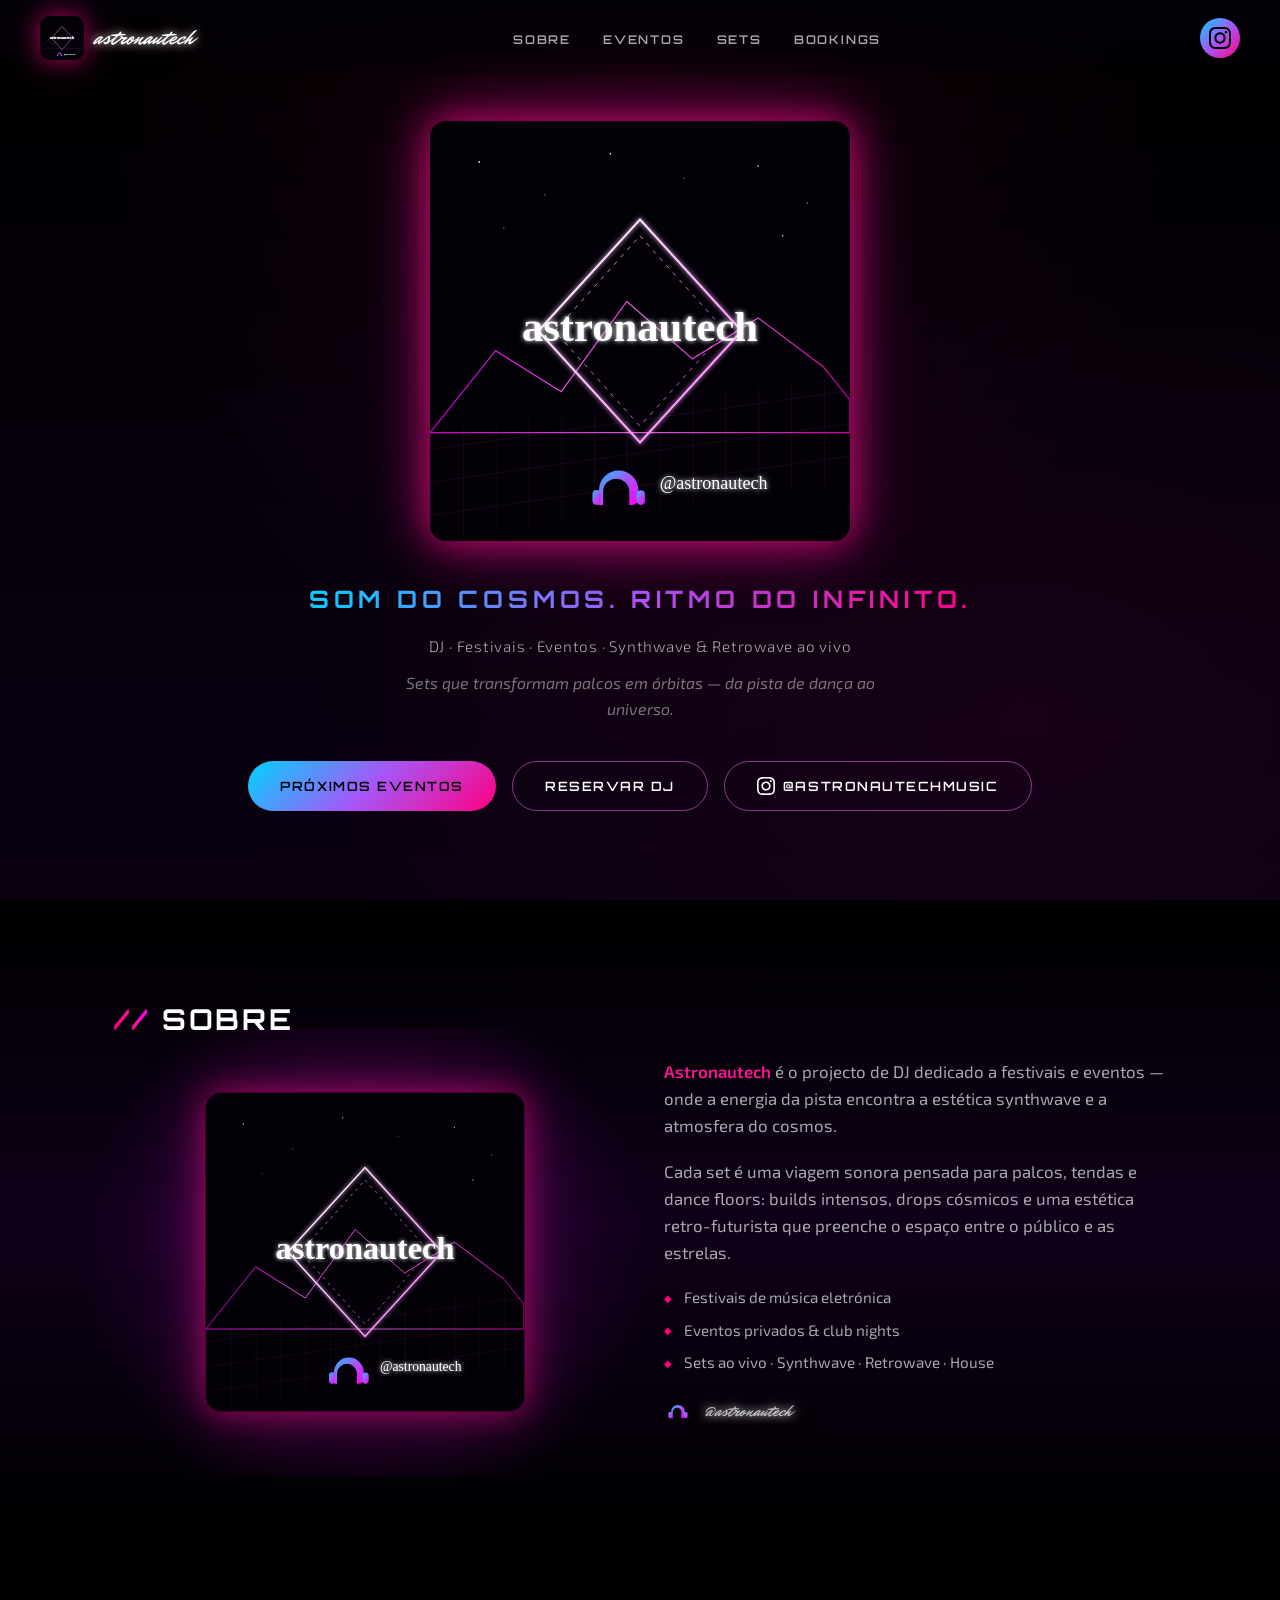
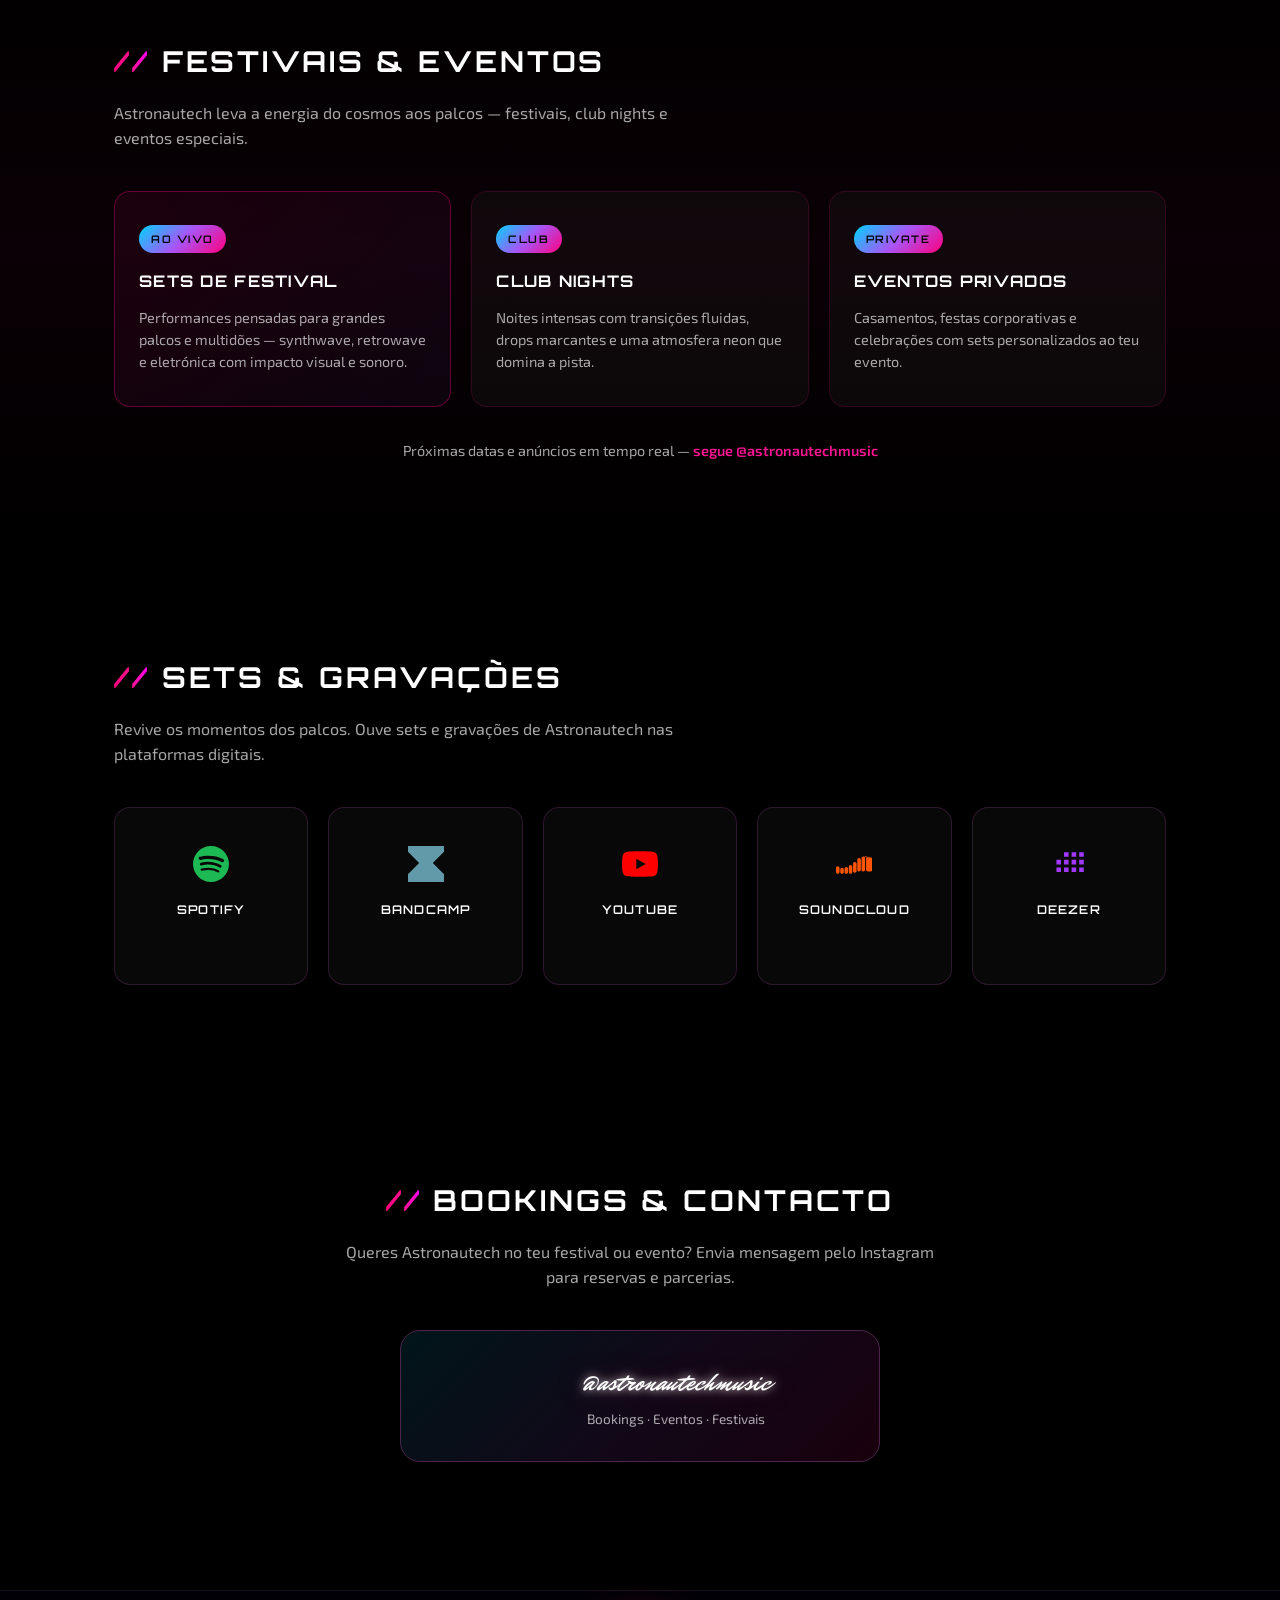
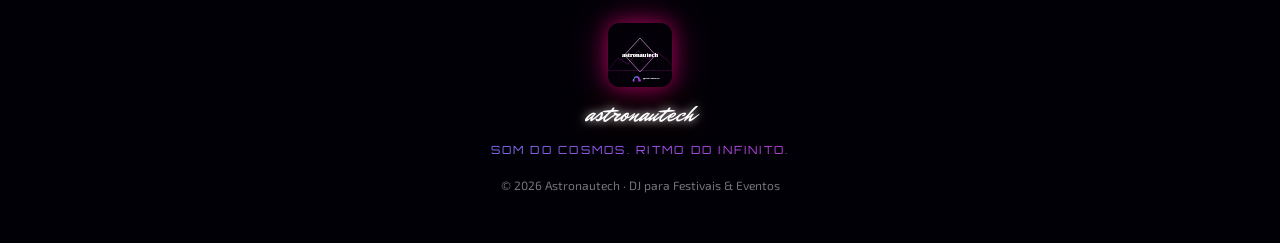
==== index.html @ 6e0a2e76 "Commit inicial: site Astronautech DJ para festivais e eventos. Landing page synthwave com logo, plat" ====
<!DOCTYPE html>
<html lang="pt">
<head>
  <meta charset="UTF-8">
  <meta name="viewport" content="width=device-width, initial-scale=1.0">
  <meta name="description" content="Astronautech — DJ para festivais e eventos. Sets de música eletrónica synthwave e retrowave ao vivo. Som do cosmos na pista de dança.">
  <meta name="theme-color" content="#0a0014">
  <title>Astronautech | DJ · Festivais & Eventos</title>
  <link rel="preconnect" href="https://fonts.googleapis.com">
  <link rel="preconnect" href="https://fonts.gstatic.com" crossorigin>
  <link href="https://fonts.googleapis.com/css2?family=Mr+Dafoe&family=Sacramento&family=Exo+2:ital,wght@0,300;0,400;0,600;1,300&family=Orbitron:wght@400;600;700;900&display=swap" rel="stylesheet">
  <link rel="stylesheet" href="css/styles.css">
  <link rel="icon" href="assets/logo.svg" type="image/svg+xml">
</head>
<body>
  <canvas id="dark-matter" aria-hidden="true"></canvas>
  <div class="stars" aria-hidden="true"></div>

  <div class="synthwave-scene" aria-hidden="true">
    <svg class="mountains" viewBox="0 0 1200 400" preserveAspectRatio="none">
      <defs>
        <linearGradient id="wireGrad" x1="0%" y1="0%" x2="100%" y2="0%">
          <stop offset="0%" stop-color="#ff007f"/>
          <stop offset="50%" stop-color="#ff1493"/>
          <stop offset="100%" stop-color="#ff00cc"/>
        </linearGradient>
      </defs>
      <polygon points="0,400 120,280 240,340 360,220 480,300 600,180 720,260 840,200 960,280 1080,240 1200,320 1200,400" fill="none" stroke="url(#wireGrad)" stroke-width="1.5" opacity="0.7"/>
      <polyline points="120,280 240,340 360,220" fill="none" stroke="url(#wireGrad)" stroke-width="1" opacity="0.5"/>
      <polyline points="480,300 600,180 720,260" fill="none" stroke="url(#wireGrad)" stroke-width="1" opacity="0.5"/>
      <polyline points="840,200 960,280 1080,240" fill="none" stroke="url(#wireGrad)" stroke-width="1" opacity="0.5"/>
    </svg>
    <div class="grid-floor"></div>
  </div>

  <header class="header">
    <nav class="nav">
      <a href="#inicio" class="nav-logo">
        <img src="assets/logo.svg" alt="Astronautech" class="nav-logo-img" width="44" height="44">
        <span class="nav-logo-text">astronautech</span>
      </a>
      <ul class="nav-links">
        <li><a href="#sobre">Sobre</a></li>
        <li><a href="#eventos">Eventos</a></li>
        <li><a href="#plataformas">Sets</a></li>
        <li><a href="#contacto">Bookings</a></li>
      </ul>
      <a href="https://www.instagram.com/astronautechmusic/" target="_blank" rel="noopener noreferrer" class="nav-instagram" aria-label="Instagram Astronautech">
        <svg viewBox="0 0 24 24" width="22" height="22" fill="currentColor" aria-hidden="true"><path d="M12 2.163c3.204 0 3.584.012 4.85.07 3.252.148 4.771 1.691 4.919 4.919.058 1.265.069 1.645.069 4.849 0 3.205-.012 3.584-.069 4.849-.149 3.225-1.664 4.771-4.919 4.919-1.266.058-1.644.07-4.85.07-3.204 0-3.584-.012-4.849-.07-3.26-.149-4.771-1.699-4.919-4.92-.058-1.265-.07-1.644-.07-4.849 0-3.204.013-3.583.07-4.849.149-3.227 1.664-4.771 4.919-4.919 1.266-.057 1.645-.069 4.849-.069zm0-2.163c-3.259 0-3.667.014-4.947.072-4.358.2-6.78 2.618-6.98 6.98-.059 1.281-.073 1.689-.073 4.948 0 3.259.014 3.668.072 4.948.2 4.358 2.618 6.78 6.98 6.98 1.281.058 1.689.072 4.948.072 3.259 0 3.668-.014 4.948-.072 4.354-.2 6.782-2.618 6.979-6.98.059-1.28.073-1.689.073-4.948 0-3.259-.014-3.667-.072-4.947-.196-4.354-2.617-6.78-6.979-6.98-1.281-.059-1.69-.073-4.949-.073zm0 5.838c-3.403 0-6.162 2.759-6.162 6.162s2.759 6.163 6.162 6.163 6.162-2.759 6.162-6.163c0-3.403-2.759-6.162-6.162-6.162zm0 10.162c-2.209 0-4-1.79-4-4 0-2.209 1.791-4 4-4s4 1.791 4 4c0 2.21-1.791 4-4 4zm6.406-11.845c-.796 0-1.441.645-1.441 1.44s.645 1.44 1.441 1.44c.795 0 1.439-.645 1.439-1.44s-.644-1.44-1.439-1.44z"/></svg>
      </a>
    </nav>
  </header>

  <main>
    <section id="inicio" class="hero">
      <div class="hero-logo-wrap">
        <img
          src="assets/logo.svg"
          alt="Astronautech — logo synthwave com diamante, grid neon e montanhas wireframe"
          class="brand-logo"
          width="420"
          height="420"
        >
      </div>

      <p class="slogan">Som do cosmos. Ritmo do infinito.</p>
      <p class="hero-sub">DJ · Festivais · Eventos · Synthwave & Retrowave ao vivo</p>
      <p class="hero-tagline">Sets que transformam palcos em órbitas — da pista de dança ao universo.</p>

      <div class="hero-cta">
        <a href="#eventos" class="btn btn-primary">Próximos Eventos</a>
        <a href="#contacto" class="btn btn-outline">Reservar DJ</a>
        <a href="https://www.instagram.com/astronautechmusic/" target="_blank" rel="noopener noreferrer" class="btn btn-outline">
          <svg viewBox="0 0 24 24" width="18" height="18" fill="currentColor" aria-hidden="true"><path d="M12 2.163c3.204 0 3.584.012 4.85.07 3.252.148 4.771 1.691 4.919 4.919.058 1.265.069 1.645.069 4.849 0 3.205-.012 3.584-.069 4.849-.149 3.225-1.664 4.771-4.919 4.919-1.266.058-1.644.07-4.85.07-3.204 0-3.584-.012-4.849-.07-3.26-.149-4.771-1.699-4.919-4.92-.058-1.265-.07-1.644-.07-4.849 0-3.204.013-3.583.07-4.849.149-3.227 1.664-4.771 4.919-4.919 1.266-.057 1.645-.069 4.849-.069zm0-2.163c-3.259 0-3.667.014-4.947.072-4.358.2-6.78 2.618-6.98 6.98-.059 1.281-.073 1.689-.073 4.948 0 3.259.014 3.668.072 4.948.2 4.358 2.618 6.78 6.98 6.98 1.281.058 1.689.072 4.948.072 3.259 0 3.668-.014 4.948-.072 4.354-.2 6.782-2.618 6.979-6.98.059-1.28.073-1.689.073-4.948 0-3.259-.014-3.667-.072-4.947-.196-4.354-2.617-6.78-6.979-6.98-1.281-.059-1.69-.073-4.949-.073zm0 5.838c-3.403 0-6.162 2.759-6.162 6.162s2.759 6.163 6.162 6.163 6.162-2.759 6.162-6.163c0-3.403-2.759-6.162-6.162-6.162zm0 10.162c-2.209 0-4-1.79-4-4 0-2.209 1.791-4 4-4s4 1.791 4 4c0 2.21-1.791 4-4 4zm6.406-11.845c-.796 0-1.441.645-1.441 1.44s.645 1.44 1.441 1.44c.795 0 1.439-.645 1.439-1.44s-.644-1.44-1.439-1.44z"/></svg>
          @astronautechmusic
        </a>
      </div>
    </section>

    <section id="sobre" class="about">
      <div class="section-inner">
        <h2 class="section-title"><span class="title-accent">//</span> Sobre</h2>
        <div class="about-grid">
          <div class="about-visual">
            <img src="assets/logo.svg" alt="Logo oficial Astronautech" class="about-logo" loading="lazy">
            <div class="about-glow"></div>
          </div>
          <div class="about-text">
            <p><strong>Astronautech</strong> é o projecto de DJ dedicado a festivais e eventos — onde a energia da pista encontra a estética synthwave e a atmosfera do cosmos.</p>
            <p>Cada set é uma viagem sonora pensada para palcos, tendas e dance floors: builds intensos, drops cósmicos e uma estética retro-futurista que preenche o espaço entre o público e as estrelas.</p>
            <ul class="about-highlights">
              <li>Festivais de música eletrónica</li>
              <li>Eventos privados & club nights</li>
              <li>Sets ao vivo · Synthwave · Retrowave · House</li>
            </ul>
            <p class="about-handle">
              <svg class="headphones-icon" viewBox="0 0 64 64" width="28" height="28" aria-hidden="true">
                <defs>
                  <linearGradient id="hpGrad" x1="0%" y1="0%" x2="100%" y2="100%">
                    <stop offset="0%" stop-color="#00d4ff"/>
                    <stop offset="50%" stop-color="#a855f7"/>
                    <stop offset="100%" stop-color="#ff00ff"/>
                  </linearGradient>
                </defs>
                <path d="M16 32a16 16 0 0 1 32 0v8a6 6 0 0 1-6 6h-2v-14a10 10 0 0 0-20 0v14h-2a6 6 0 0 1-6-6v-8z" fill="url(#hpGrad)"/>
                <rect x="10" y="32" width="8" height="14" rx="4" fill="url(#hpGrad)"/>
                <rect x="46" y="32" width="8" height="14" rx="4" fill="url(#hpGrad)"/>
              </svg>
              @astronautech
            </p>
          </div>
        </div>
      </div>
    </section>

    <section id="eventos" class="events">
      <div class="section-inner">
        <h2 class="section-title"><span class="title-accent">//</span> Festivais & Eventos</h2>
        <p class="section-desc">Astronautech leva a energia do cosmos aos palcos — festivais, club nights e eventos especiais.</p>

        <div class="events-grid">
          <article class="event-card event-card--featured">
            <span class="event-badge">Ao vivo</span>
            <h3 class="event-name">Sets de Festival</h3>
            <p class="event-desc">Performances pensadas para grandes palcos e multidões — synthwave, retrowave e eletrónica com impacto visual e sonoro.</p>
          </article>

          <article class="event-card">
            <span class="event-badge">Club</span>
            <h3 class="event-name">Club Nights</h3>
            <p class="event-desc">Noites intensas com transições fluidas, drops marcantes e uma atmosfera neon que domina a pista.</p>
          </article>

          <article class="event-card">
            <span class="event-badge">Private</span>
            <h3 class="event-name">Eventos Privados</h3>
            <p class="event-desc">Casamentos, festas corporativas e celebrações com sets personalizados ao teu evento.</p>
          </article>
        </div>

        <p class="events-note">
          Próximas datas e anúncios em tempo real —
          <a href="https://www.instagram.com/astronautechmusic/" target="_blank" rel="noopener noreferrer">segue @astronautechmusic</a>
        </p>
      </div>
    </section>

    <section id="plataformas" class="platforms">
      <div class="section-inner">
        <h2 class="section-title"><span class="title-accent">//</span> Sets & Gravações</h2>
        <p class="section-desc">Revive os momentos dos palcos. Ouve sets e gravações de Astronautech nas plataformas digitais.</p>

        <div class="platform-grid">
          <a href="https://open.spotify.com/search/astronautech" target="_blank" rel="noopener noreferrer" class="platform-card" data-platform="spotify">
            <div class="platform-icon spotify">
              <svg viewBox="0 0 24 24" fill="currentColor" aria-hidden="true"><path d="M12 0C5.4 0 0 5.4 0 12s5.4 12 12 12 12-5.4 12-12S18.66 0 12 0zm5.521 17.34c-.24.359-.66.48-1.021.24-2.82-1.74-6.36-2.101-10.561-1.141-.418.122-.779-.179-.899-.539-.12-.421.18-.78.54-.9 4.56-1.021 8.52-.6 11.64 1.32.42.18.479.659.301 1.02zm1.44-3.3c-.301.42-.841.6-1.262.3-3.239-1.98-8.159-2.58-11.939-1.38-.479.12-1.02-.12-1.14-.6-.12-.48.12-1.021.6-1.141C9.6 9.9 15 10.561 18.72 12.84c.361.181.54.78.241 1.2zm.12-3.36C15.24 8.4 8.82 8.16 5.16 9.301c-.6.179-1.2-.181-1.38-.721-.18-.601.18-1.2.72-1.381 4.26-1.26 11.28-1.02 15.721 1.621.539.3.719 1.02.419 1.56-.299.421-1.02.599-1.559.3z"/></svg>
            </div>
            <span class="platform-name">Spotify</span>
            <span class="platform-action">Ouvir →</span>
          </a>

          <a href="https://bandcamp.com/search?q=astronautech" target="_blank" rel="noopener noreferrer" class="platform-card" data-platform="bandcamp">
            <div class="platform-icon bandcamp">
              <svg viewBox="0 0 24 24" fill="currentColor" aria-hidden="true"><path d="M0 18.75l7.437-7.437L0 3.875V0h24v3.875l-7.438 7.438L24 18.75V24H0v-5.25z"/></svg>
            </div>
            <span class="platform-name">Bandcamp</span>
            <span class="platform-action">Ouvir →</span>
          </a>

          <a href="https://www.youtube.com/results?search_query=astronautech+music" target="_blank" rel="noopener noreferrer" class="platform-card" data-platform="youtube">
            <div class="platform-icon youtube">
              <svg viewBox="0 0 24 24" fill="currentColor" aria-hidden="true"><path d="M23.498 6.186a3.016 3.016 0 0 0-2.122-2.136C19.505 3.545 12 3.545 12 3.545s-7.505 0-9.377.505A3.017 3.017 0 0 0 .502 6.186C0 8.07 0 12 0 12s0 3.93.502 5.814a3.016 3.016 0 0 0 2.122 2.136c1.871.505 9.376.505 9.376.505s7.505 0 9.377-.505a3.015 3.015 0 0 0 2.122-2.136C24 15.93 24 12 24 12s0-3.93-.502-5.814zM9.545 15.568V8.432L15.818 12l-6.273 3.568z"/></svg>
            </div>
            <span class="platform-name">YouTube</span>
            <span class="platform-action">Ouvir →</span>
          </a>

          <a href="https://soundcloud.com/search?q=astronautech" target="_blank" rel="noopener noreferrer" class="platform-card" data-platform="soundcloud">
            <div class="platform-icon soundcloud">
              <svg viewBox="0 0 24 24" fill="currentColor" aria-hidden="true"><path d="M1.175 13.5c-.645 0-1.175.53-1.175 1.175v2.65c0 .645.53 1.175 1.175 1.175S2.35 17.97 2.35 17.325v-2.65c0-.645-.53-1.175-1.175-1.175zm2.842 1.075c-.645 0-1.175.53-1.175 1.175v1.575c0 .645.53 1.175 1.175 1.175s1.175-.53 1.175-1.175v-1.575c0-.645-.53-1.175-1.175-1.175zm2.842-.65c-.645 0-1.175.53-1.175 1.175v2.225c0 .645.53 1.175 1.175 1.175s1.175-.53 1.175-1.175v-2.225c0-.645-.53-1.175-1.175-1.175zm2.842-1.3c-.645 0-1.175.53-1.175 1.175v3.525c0 .645.53 1.175 1.175 1.175s1.175-.53 1.175-1.175v-3.525c0-.645-.53-1.175-1.175-1.175zm2.842-1.95c-.645 0-1.175.53-1.175 1.175v4.875c0 .645.53 1.175 1.175 1.175s1.175-.53 1.175-1.175v-4.875c0-.645-.53-1.175-1.175-1.175zm2.842-2.6c-.645 0-1.175.53-1.175 1.175v6.525c0 .645.53 1.175 1.175 1.175s1.175-.53 1.175-1.175v-6.525c0-.645-.53-1.175-1.175-1.175zm2.842-1.3c-.645 0-1.175.53-1.175 1.175v7.825c0 .645.53 1.175 1.175 1.175s1.175-.53 1.175-1.175v-7.825c0-.645-.53-1.175-1.175-1.175zm3.017 0c-.645 0-1.175.53-1.175 1.175v7.825c0 .645.53 1.175 1.175 1.175h.65c3.45 0 6.25-2.8 6.25-6.25S19.95 7.25 16.5 7.25h-.65z"/></svg>
            </div>
            <span class="platform-name">SoundCloud</span>
            <span class="platform-action">Ouvir →</span>
          </a>

          <a href="https://www.deezer.com/search/astronautech" target="_blank" rel="noopener noreferrer" class="platform-card" data-platform="deezer">
            <div class="platform-icon deezer">
              <svg viewBox="0 0 24 24" fill="currentColor" aria-hidden="true"><path d="M18.81 4.16v3.03h3.03V4.16h-3.03zM18.81 9.22v3.03h3.03V9.22h-3.03zM18.81 14.28v3.03h3.03v-3.03h-3.03zM13.75 4.16v3.03h3.03V4.16h-3.03zM13.75 9.22v3.03h3.03V9.22h-3.03zM13.75 14.28v3.03h3.03v-3.03h-3.03zM8.69 4.16v3.03h3.03V4.16H8.69zM8.69 9.22v3.03h3.03V9.22H8.69zM8.69 14.28v3.03h3.03v-3.03H8.69zM3.63 9.22v3.03h3.03V9.22H3.63zM3.63 14.28v3.03h3.03v-3.03H3.63z"/></svg>
            </div>
            <span class="platform-name">Deezer</span>
            <span class="platform-action">Ouvir →</span>
          </a>
        </div>
      </div>
    </section>

    <section id="contacto" class="contact">
      <div class="section-inner contact-inner">
        <h2 class="section-title"><span class="title-accent">//</span> Bookings & Contacto</h2>
        <p class="section-desc">Queres Astronautech no teu festival ou evento? Envia mensagem pelo Instagram para reservas e parcerias.</p>
        <a href="https://www.instagram.com/astronautechmusic/" target="_blank" rel="noopener noreferrer" class="instagram-banner">
          <div class="instagram-banner-glow"></div>
          <div class="instagram-banner-content">
            <svg viewBox="0 0 24 24" width="48" height="48" fill="currentColor" aria-hidden="true"><path d="M12 2.163c3.204 0 3.584.012 4.85.07 3.252.148 4.771 1.691 4.919 4.919.058 1.265.069 1.645.069 4.849 0 3.205-.012 3.584-.069 4.849-.149 3.225-1.664 4.771-4.919 4.919-1.266.058-1.644.07-4.85.07-3.204 0-3.584-.012-4.849-.07-3.26-.149-4.771-1.699-4.919-4.92-.058-1.265-.07-1.644-.07-4.849 0-3.204.013-3.583.07-4.849.149-3.227 1.664-4.771 4.919-4.919 1.266-.057 1.645-.069 4.849-.069zm0-2.163c-3.259 0-3.667.014-4.947.072-4.358.2-6.78 2.618-6.98 6.98-.059 1.281-.073 1.689-.073 4.948 0 3.259.014 3.668.072 4.948.2 4.358 2.618 6.78 6.98 6.98 1.281.058 1.689.072 4.948.072 3.259 0 3.668-.014 4.948-.072 4.354-.2 6.782-2.618 6.979-6.98.059-1.28.073-1.689.073-4.948 0-3.259-.014-3.667-.072-4.947-.196-4.354-2.617-6.78-6.979-6.98-1.281-.059-1.69-.073-4.949-.073zm0 5.838c-3.403 0-6.162 2.759-6.162 6.162s2.759 6.163 6.162 6.163 6.162-2.759 6.162-6.163c0-3.403-2.759-6.162-6.162-6.162zm0 10.162c-2.209 0-4-1.79-4-4 0-2.209 1.791-4 4-4s4 1.791 4 4c0 2.21-1.791 4-4 4zm6.406-11.845c-.796 0-1.441.645-1.441 1.44s.645 1.44 1.441 1.44c.795 0 1.439-.645 1.439-1.44s-.644-1.44-1.439-1.44z"/></svg>
            <div>
              <span class="instagram-handle">@astronautechmusic</span>
              <span class="instagram-label">Bookings · Eventos · Festivais</span>
            </div>
          </div>
        </a>
      </div>
    </section>
  </main>

  <footer class="footer">
    <p class="footer-logo">
      <img src="assets/logo.svg" alt="" class="footer-logo-img" width="64" height="64" aria-hidden="true">
      astronautech
    </p>
    <p class="footer-slogan">Som do cosmos. Ritmo do infinito.</p>
    <p class="footer-copy">&copy; 2026 Astronautech · DJ para Festivais & Eventos</p>
  </footer>

  <script src="js/main.js"></script>
</body>
</html>
---- css/styles.css ----
/* ============================================
   ASTRONAUTECH — Synthwave / Dark Matter Theme
   ============================================ */

:root {
  --void: #000000;
  --space: #050008;
  --dark-matter: #0a0012;
  --neon-pink: #ff007f;
  --neon-magenta: #ff1493;
  --neon-purple: #a855f7;
  --neon-blue: #00d4ff;
  --neon-cyan: #22d3ee;
  --white-glow: #ffffff;
  --text-muted: rgba(255, 255, 255, 0.65);
  --text-soft: rgba(255, 255, 255, 0.45);

  --grad-primary: linear-gradient(135deg, var(--neon-blue) 0%, var(--neon-purple) 50%, var(--neon-pink) 100%);
  --grad-pink: linear-gradient(90deg, #ff007f, #ff1493, #ff00ff);
  --grad-space: radial-gradient(ellipse at 50% 0%, rgba(255, 0, 127, 0.08) 0%, transparent 60%),
                radial-gradient(ellipse at 80% 80%, rgba(255, 20, 147, 0.06) 0%, transparent 50%),
                linear-gradient(180deg, var(--void) 0%, var(--space) 40%, var(--dark-matter) 100%);

  --font-display: 'Orbitron', sans-serif;
  --font-script: 'Mr Dafoe', 'Sacramento', cursive;
  --font-body: 'Exo 2', sans-serif;

  --glow-pink: 0 0 20px rgba(255, 0, 127, 0.5), 0 0 40px rgba(255, 20, 147, 0.35);
  --glow-white: 0 0 10px rgba(255, 255, 255, 0.8), 0 0 30px rgba(255, 20, 147, 0.35);
  --glow-logo: 0 0 30px rgba(255, 0, 127, 0.45), 0 0 60px rgba(255, 20, 147, 0.25), 0 0 90px rgba(168, 85, 247, 0.15);
}

*, *::before, *::after {
  box-sizing: border-box;
  margin: 0;
  padding: 0;
}

html {
  scroll-behavior: smooth;
}

body {
  font-family: var(--font-body);
  background: var(--void);
  color: var(--white-glow);
  overflow-x: hidden;
  min-height: 100vh;
  line-height: 1.6;
}

/* ---- Background Layers ---- */

#dark-matter {
  position: fixed;
  inset: 0;
  z-index: 0;
  pointer-events: none;
}

.stars {
  position: fixed;
  inset: 0;
  z-index: 1;
  pointer-events: none;
  background-image:
    radial-gradient(1px 1px at 10% 20%, rgba(255,255,255,0.8) 0%, transparent 100%),
    radial-gradient(1px 1px at 30% 65%, rgba(255,255,255,0.6) 0%, transparent 100%),
    radial-gradient(1.5px 1.5px at 50% 10%, rgba(255,255,255,0.9) 0%, transparent 100%),
    radial-gradient(1px 1px at 70% 40%, rgba(255,255,255,0.5) 0%, transparent 100%),
    radial-gradient(1px 1px at 90% 80%, rgba(255,255,255,0.7) 0%, transparent 100%),
    radial-gradient(1px 1px at 15% 90%, rgba(255,255,255,0.4) 0%, transparent 100%),
    radial-gradient(1.5px 1.5px at 85% 15%, rgba(255,255,255,0.8) 0%, transparent 100%),
    radial-gradient(1px 1px at 45% 55%, rgba(255,255,255,0.6) 0%, transparent 100%);
  background-size: 550px 550px;
  animation: twinkle 8s ease-in-out infinite alternate;
}

@keyframes twinkle {
  0% { opacity: 0.7; }
  100% { opacity: 1; }
}

.synthwave-scene {
  position: fixed;
  bottom: 0;
  left: 0;
  right: 0;
  height: 35vh;
  z-index: 2;
  pointer-events: none;
  opacity: 0.35;
}

.mountains {
  position: absolute;
  bottom: 35%;
  left: 0;
  width: 100%;
  height: 200px;
  filter: drop-shadow(0 0 8px rgba(255, 0, 255, 0.6));
}

.grid-floor {
  position: absolute;
  bottom: 0;
  left: -50%;
  width: 200%;
  height: 35%;
  background:
    linear-gradient(transparent 0%, rgba(255, 0, 255, 0.03) 100%),
    repeating-linear-gradient(
      90deg,
      transparent,
      transparent 49px,
      rgba(255, 119, 255, 0.35) 49px,
      rgba(255, 119, 255, 0.35) 50px
    ),
    repeating-linear-gradient(
      0deg,
      transparent,
      transparent 49px,
      rgba(255, 0, 255, 0.25) 49px,
      rgba(255, 0, 255, 0.25) 50px
    );
  transform: perspective(500px) rotateX(60deg);
  transform-origin: center bottom;
  animation: gridPulse 4s ease-in-out infinite alternate;
}

@keyframes gridPulse {
  0% { opacity: 0.5; }
  100% { opacity: 0.85; }
}

/* ---- Header ---- */

.header {
  position: fixed;
  top: 0;
  left: 0;
  right: 0;
  z-index: 100;
  padding: 1rem 2rem;
  background: linear-gradient(180deg, rgba(3, 0, 8, 0.95) 0%, rgba(3, 0, 8, 0.6) 70%, transparent 100%);
  backdrop-filter: blur(8px);
}

.nav {
  max-width: 1200px;
  margin: 0 auto;
  display: flex;
  align-items: center;
  justify-content: space-between;
  gap: 1rem;
}

.nav-logo {
  display: flex;
  align-items: center;
  gap: 0.65rem;
  text-decoration: none;
  transition: filter 0.3s;
}

.nav-logo:hover {
  filter: drop-shadow(0 0 12px rgba(255, 0, 127, 0.6));
}

.nav-logo-img {
  width: 44px;
  height: 44px;
  border-radius: 10px;
  object-fit: cover;
  box-shadow: var(--glow-pink);
}

.nav-logo-text {
  font-family: var(--font-script);
  font-size: 1.4rem;
  color: var(--white-glow);
  text-shadow: var(--glow-white);
}

.nav-links {
  display: flex;
  list-style: none;
  gap: 2rem;
}

.nav-links a {
  font-family: var(--font-display);
  font-size: 0.75rem;
  font-weight: 600;
  letter-spacing: 0.15em;
  text-transform: uppercase;
  color: var(--text-muted);
  text-decoration: none;
  transition: color 0.3s, text-shadow 0.3s;
}

.nav-links a:hover {
  color: var(--neon-magenta);
  text-shadow: 0 0 10px rgba(255, 119, 255, 0.5);
}

.nav-instagram {
  display: flex;
  align-items: center;
  justify-content: center;
  width: 40px;
  height: 40px;
  border-radius: 50%;
  background: var(--grad-primary);
  color: var(--void);
  transition: transform 0.3s, box-shadow 0.3s;
}

.nav-instagram:hover {
  transform: scale(1.1);
  box-shadow: var(--glow-pink);
}

/* ---- Hero ---- */

main {
  position: relative;
  z-index: 10;
}

.hero {
  min-height: 100vh;
  display: flex;
  flex-direction: column;
  align-items: center;
  justify-content: center;
  text-align: center;
  padding: 6rem 1.5rem 4rem;
  background: var(--grad-space);
}

.hero-logo-wrap {
  margin-bottom: 2rem;
  animation: floatLogo 6s ease-in-out infinite;
}

.brand-logo {
  width: min(420px, 88vw);
  height: auto;
  border-radius: 16px;
  box-shadow: var(--glow-logo);
  filter: drop-shadow(0 0 24px rgba(255, 0, 127, 0.35));
  transition: transform 0.4s ease, box-shadow 0.4s ease;
}

.brand-logo:hover {
  transform: scale(1.02);
  box-shadow: 0 0 40px rgba(255, 0, 127, 0.55), 0 0 80px rgba(255, 20, 147, 0.3);
}

@keyframes floatLogo {
  0%, 100% { transform: translateY(0); }
  50% { transform: translateY(-12px); }
}

.slogan {
  font-family: var(--font-display);
  font-size: clamp(1rem, 3vw, 1.5rem);
  font-weight: 700;
  letter-spacing: 0.2em;
  text-transform: uppercase;
  background: var(--grad-primary);
  -webkit-background-clip: text;
  -webkit-text-fill-color: transparent;
  background-clip: text;
  margin-bottom: 1rem;
  animation: sloganGlow 3s ease-in-out infinite alternate;
}

@keyframes sloganGlow {
  0% { filter: drop-shadow(0 0 8px rgba(0, 212, 255, 0.4)); }
  100% { filter: drop-shadow(0 0 16px rgba(255, 0, 255, 0.6)); }
}

.hero-sub {
  font-size: 0.95rem;
  font-weight: 300;
  color: var(--text-muted);
  max-width: 520px;
  margin-bottom: 0.75rem;
  letter-spacing: 0.05em;
}

.hero-tagline {
  font-size: 1rem;
  font-weight: 400;
  font-style: italic;
  color: var(--text-soft);
  max-width: 480px;
  margin-bottom: 2.5rem;
}

.hero-cta {
  display: flex;
  flex-wrap: wrap;
  gap: 1rem;
  justify-content: center;
}

.btn {
  display: inline-flex;
  align-items: center;
  gap: 0.5rem;
  padding: 0.85rem 2rem;
  font-family: var(--font-display);
  font-size: 0.8rem;
  font-weight: 600;
  letter-spacing: 0.12em;
  text-transform: uppercase;
  text-decoration: none;
  border-radius: 50px;
  transition: transform 0.3s, box-shadow 0.3s;
}

.btn-primary {
  background: var(--grad-primary);
  color: var(--void);
  border: none;
}

.btn-primary:hover {
  transform: translateY(-2px);
  box-shadow: var(--glow-pink);
}

.btn-outline {
  background: transparent;
  color: var(--white-glow);
  border: 1px solid rgba(255, 119, 255, 0.5);
}

.btn-outline:hover {
  border-color: var(--neon-pink);
  box-shadow: var(--glow-pink);
  transform: translateY(-2px);
}

/* ---- Sections ---- */

.section-inner {
  max-width: 1100px;
  margin: 0 auto;
  padding: 0 1.5rem;
}

.section-title {
  font-family: var(--font-display);
  font-size: clamp(1.2rem, 3vw, 1.8rem);
  font-weight: 700;
  letter-spacing: 0.1em;
  text-transform: uppercase;
  margin-bottom: 1rem;
}

.title-accent {
  background: var(--grad-pink);
  -webkit-background-clip: text;
  -webkit-text-fill-color: transparent;
  background-clip: text;
}

.section-desc {
  color: var(--text-muted);
  margin-bottom: 2.5rem;
  max-width: 600px;
}

/* ---- About ---- */

.about {
  padding: 6rem 0;
  background: linear-gradient(180deg, transparent 0%, rgba(18, 0, 31, 0.8) 50%, transparent 100%);
}

.about-grid {
  display: grid;
  grid-template-columns: 1fr 1fr;
  gap: 3rem;
  align-items: center;
}

.about-visual {
  position: relative;
  display: flex;
  justify-content: center;
}

.about-logo {
  width: min(320px, 100%);
  border-radius: 16px;
  position: relative;
  z-index: 2;
  box-shadow: var(--glow-logo);
  border: 1px solid rgba(255, 0, 127, 0.2);
}

.about-glow {
  position: absolute;
  inset: -20%;
  background: radial-gradient(circle, rgba(255, 0, 255, 0.2) 0%, transparent 70%);
  z-index: 1;
  animation: pulseGlow 4s ease-in-out infinite;
}

@keyframes pulseGlow {
  0%, 100% { opacity: 0.5; transform: scale(1); }
  50% { opacity: 1; transform: scale(1.05); }
}

.about-text p {
  color: var(--text-muted);
  margin-bottom: 1.2rem;
  font-size: 1.05rem;
}

.about-text strong {
  color: var(--neon-magenta);
  font-weight: 600;
}

.about-highlights {
  list-style: none;
  margin: 1.25rem 0;
  padding: 0;
}

.about-highlights li {
  position: relative;
  padding-left: 1.25rem;
  margin-bottom: 0.5rem;
  color: var(--text-muted);
  font-size: 0.95rem;
}

.about-highlights li::before {
  content: '◆';
  position: absolute;
  left: 0;
  color: var(--neon-pink);
  font-size: 0.6rem;
  top: 0.35rem;
}

.about-handle {
  display: flex;
  align-items: center;
  gap: 0.75rem;
  font-family: var(--font-script);
  font-size: 1.4rem;
  color: var(--white-glow);
  text-shadow: var(--glow-white);
  margin-top: 1.5rem !important;
}

/* ---- Events ---- */

.events {
  padding: 6rem 0;
  background: linear-gradient(180deg, transparent 0%, rgba(255, 0, 127, 0.04) 50%, transparent 100%);
}

.events-grid {
  display: grid;
  grid-template-columns: repeat(auto-fit, minmax(240px, 1fr));
  gap: 1.25rem;
  margin-bottom: 2rem;
}

.event-card {
  position: relative;
  padding: 2rem 1.5rem;
  background: rgba(255, 255, 255, 0.03);
  border: 1px solid rgba(255, 0, 127, 0.15);
  border-radius: 16px;
  transition: transform 0.3s, border-color 0.3s, box-shadow 0.3s;
}

.event-card:hover {
  transform: translateY(-4px);
  border-color: rgba(255, 0, 127, 0.45);
  box-shadow: var(--glow-pink);
}

.event-card--featured {
  border-color: rgba(255, 0, 127, 0.35);
  background: linear-gradient(135deg, rgba(255, 0, 127, 0.08) 0%, rgba(168, 85, 247, 0.05) 100%);
}

.event-badge {
  display: inline-block;
  font-family: var(--font-display);
  font-size: 0.65rem;
  font-weight: 600;
  letter-spacing: 0.15em;
  text-transform: uppercase;
  padding: 0.35rem 0.75rem;
  margin-bottom: 1rem;
  border-radius: 50px;
  background: var(--grad-primary);
  color: var(--void);
}

.event-name {
  font-family: var(--font-display);
  font-size: 1rem;
  font-weight: 700;
  letter-spacing: 0.08em;
  text-transform: uppercase;
  margin-bottom: 0.75rem;
  color: var(--white-glow);
}

.event-desc {
  font-size: 0.9rem;
  color: var(--text-muted);
  line-height: 1.55;
}

.events-note {
  text-align: center;
  font-size: 0.9rem;
  color: var(--text-muted);
}

.events-note a {
  color: var(--neon-magenta);
  text-decoration: none;
  font-weight: 600;
  transition: text-shadow 0.3s;
}

.events-note a:hover {
  text-shadow: var(--glow-pink);
}

/* ---- Platforms ---- */

.platforms {
  padding: 6rem 0;
}

.platform-grid {
  display: grid;
  grid-template-columns: repeat(auto-fill, minmax(160px, 1fr));
  gap: 1.25rem;
}

.platform-card {
  position: relative;
  display: flex;
  flex-direction: column;
  align-items: center;
  gap: 0.75rem;
  padding: 2rem 1rem;
  background: rgba(255, 255, 255, 0.03);
  border: 1px solid rgba(255, 119, 255, 0.15);
  border-radius: 16px;
  text-decoration: none;
  color: var(--white-glow);
  overflow: hidden;
  transition: transform 0.3s, border-color 0.3s, box-shadow 0.3s;
}

.platform-card::before {
  content: '';
  position: absolute;
  inset: 0;
  background: var(--grad-primary);
  opacity: 0;
  transition: opacity 0.3s;
}

.platform-card:hover {
  transform: translateY(-6px);
  border-color: rgba(255, 0, 255, 0.5);
  box-shadow: var(--glow-pink);
}

.platform-card:hover::before {
  opacity: 0.08;
}

.platform-card--featured {
  border-color: rgba(255, 0, 255, 0.4);
  background: linear-gradient(135deg, rgba(168, 85, 247, 0.1) 0%, rgba(255, 0, 255, 0.05) 100%);
}

.platform-icon {
  position: relative;
  z-index: 1;
  width: 48px;
  height: 48px;
  display: flex;
  align-items: center;
  justify-content: center;
}

.platform-icon svg {
  width: 36px;
  height: 36px;
}

.platform-icon.spotify { color: #1DB954; }
.platform-icon.bandcamp { color: #629aa9; }
.platform-icon.youtube { color: #ff0000; }
.platform-icon.soundcloud { color: #ff5500; }
.platform-icon.deezer { color: #a238ff; }

.platform-name {
  position: relative;
  z-index: 1;
  font-family: var(--font-display);
  font-size: 0.75rem;
  font-weight: 600;
  letter-spacing: 0.1em;
  text-transform: uppercase;
}

.platform-action {
  position: relative;
  z-index: 1;
  font-size: 0.8rem;
  color: var(--neon-magenta);
  opacity: 0;
  transform: translateY(4px);
  transition: opacity 0.3s, transform 0.3s;
}

.platform-card:hover .platform-action {
  opacity: 1;
  transform: translateY(0);
}

/* ---- Contact ---- */

.contact {
  padding: 6rem 0 8rem;
}

.contact-inner {
  text-align: center;
  display: flex;
  flex-direction: column;
  align-items: center;
}

.contact .section-desc {
  text-align: center;
}

.instagram-banner {
  position: relative;
  display: block;
  width: min(480px, 100%);
  padding: 2rem;
  border-radius: 20px;
  text-decoration: none;
  color: var(--white-glow);
  border: 1px solid rgba(255, 119, 255, 0.3);
  overflow: hidden;
  transition: transform 0.3s, box-shadow 0.3s;
}

.instagram-banner:hover {
  transform: scale(1.02);
  box-shadow: var(--glow-pink);
}

.instagram-banner-glow {
  position: absolute;
  inset: 0;
  background: var(--grad-primary);
  opacity: 0.1;
}

.instagram-banner-content {
  position: relative;
  z-index: 1;
  display: flex;
  align-items: center;
  gap: 1.5rem;
  justify-content: center;
}

.instagram-banner-content svg {
  background: var(--grad-primary);
  -webkit-background-clip: text;
  color: transparent;
  filter: drop-shadow(0 0 10px rgba(255, 0, 255, 0.5));
}

.instagram-handle {
  display: block;
  font-family: var(--font-script);
  font-size: 1.6rem;
  text-shadow: var(--glow-white);
}

.instagram-label {
  display: block;
  font-size: 0.85rem;
  color: var(--text-muted);
  margin-top: 0.25rem;
}

/* ---- Footer ---- */

.footer {
  position: relative;
  z-index: 10;
  text-align: center;
  padding: 2rem 1.5rem 3rem;
  border-top: 1px solid rgba(255, 119, 255, 0.1);
  background: rgba(3, 0, 8, 0.9);
}

.footer-logo {
  display: flex;
  flex-direction: column;
  align-items: center;
  gap: 0.5rem;
  font-family: var(--font-script);
  font-size: 1.5rem;
  text-shadow: var(--glow-white);
  margin-bottom: 0.5rem;
}

.footer-logo-img {
  width: 64px;
  height: 64px;
  border-radius: 12px;
  object-fit: cover;
  box-shadow: var(--glow-pink);
}

.footer-slogan {
  font-family: var(--font-display);
  font-size: 0.7rem;
  letter-spacing: 0.2em;
  text-transform: uppercase;
  background: var(--grad-primary);
  -webkit-background-clip: text;
  -webkit-text-fill-color: transparent;
  background-clip: text;
  margin-bottom: 1rem;
}

.footer-copy {
  font-size: 0.75rem;
  color: var(--text-soft);
}

/* ---- Responsive ---- */

@media (max-width: 768px) {
  .nav-links {
    display: none;
  }

  .nav-logo-text {
    display: none;
  }

  .about-grid {
    grid-template-columns: 1fr;
    text-align: center;
  }

  .about-handle {
    justify-content: center;
  }

  .about-highlights {
    text-align: left;
    display: inline-block;
  }

  .platform-grid {
    grid-template-columns: repeat(2, 1fr);
  }

  .synthwave-scene {
    height: 30vh;
    opacity: 0.4;
  }
}

@media (max-width: 480px) {
  .hero-cta {
    flex-direction: column;
    width: 100%;
  }

  .btn {
    width: 100%;
    justify-content: center;
  }
}

@media (prefers-reduced-motion: reduce) {
  *, *::before, *::after {
    animation-duration: 0.01ms !important;
    animation-iteration-count: 1 !important;
    transition-duration: 0.01ms !important;
  }
}
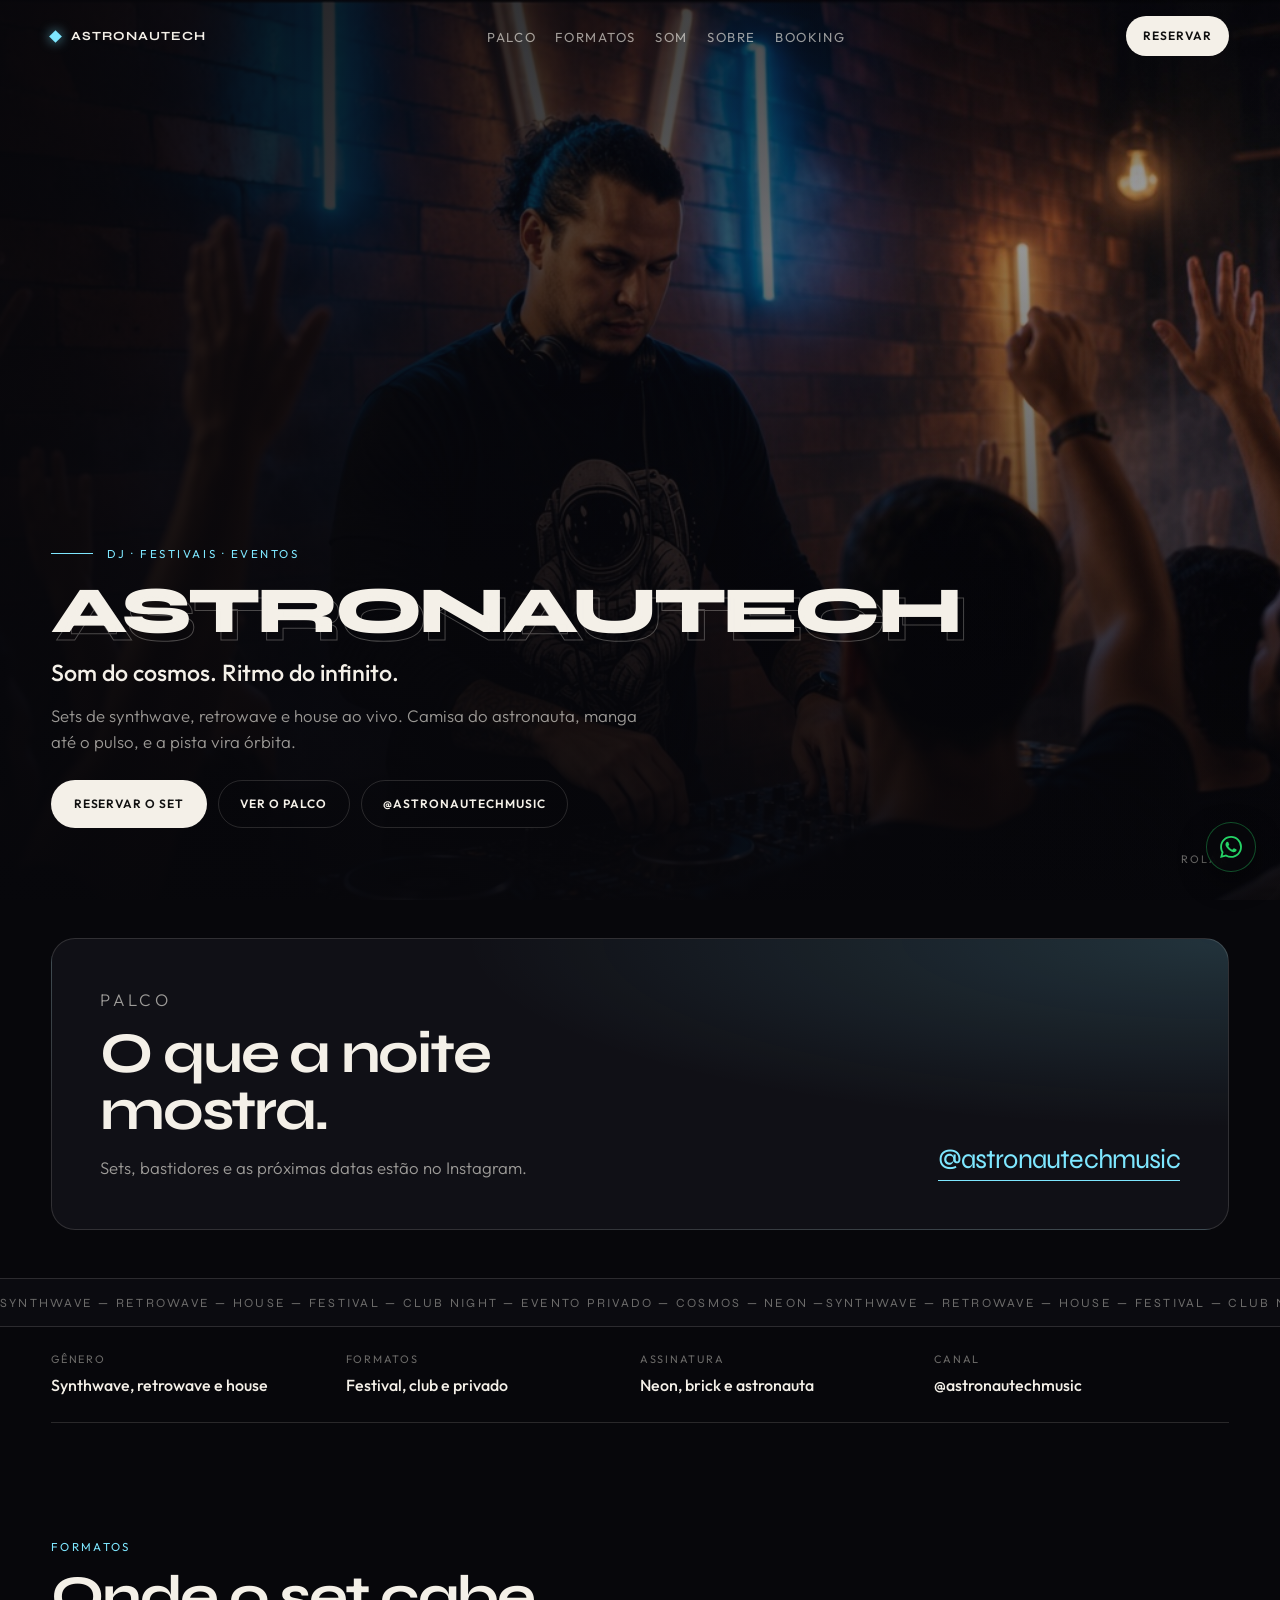
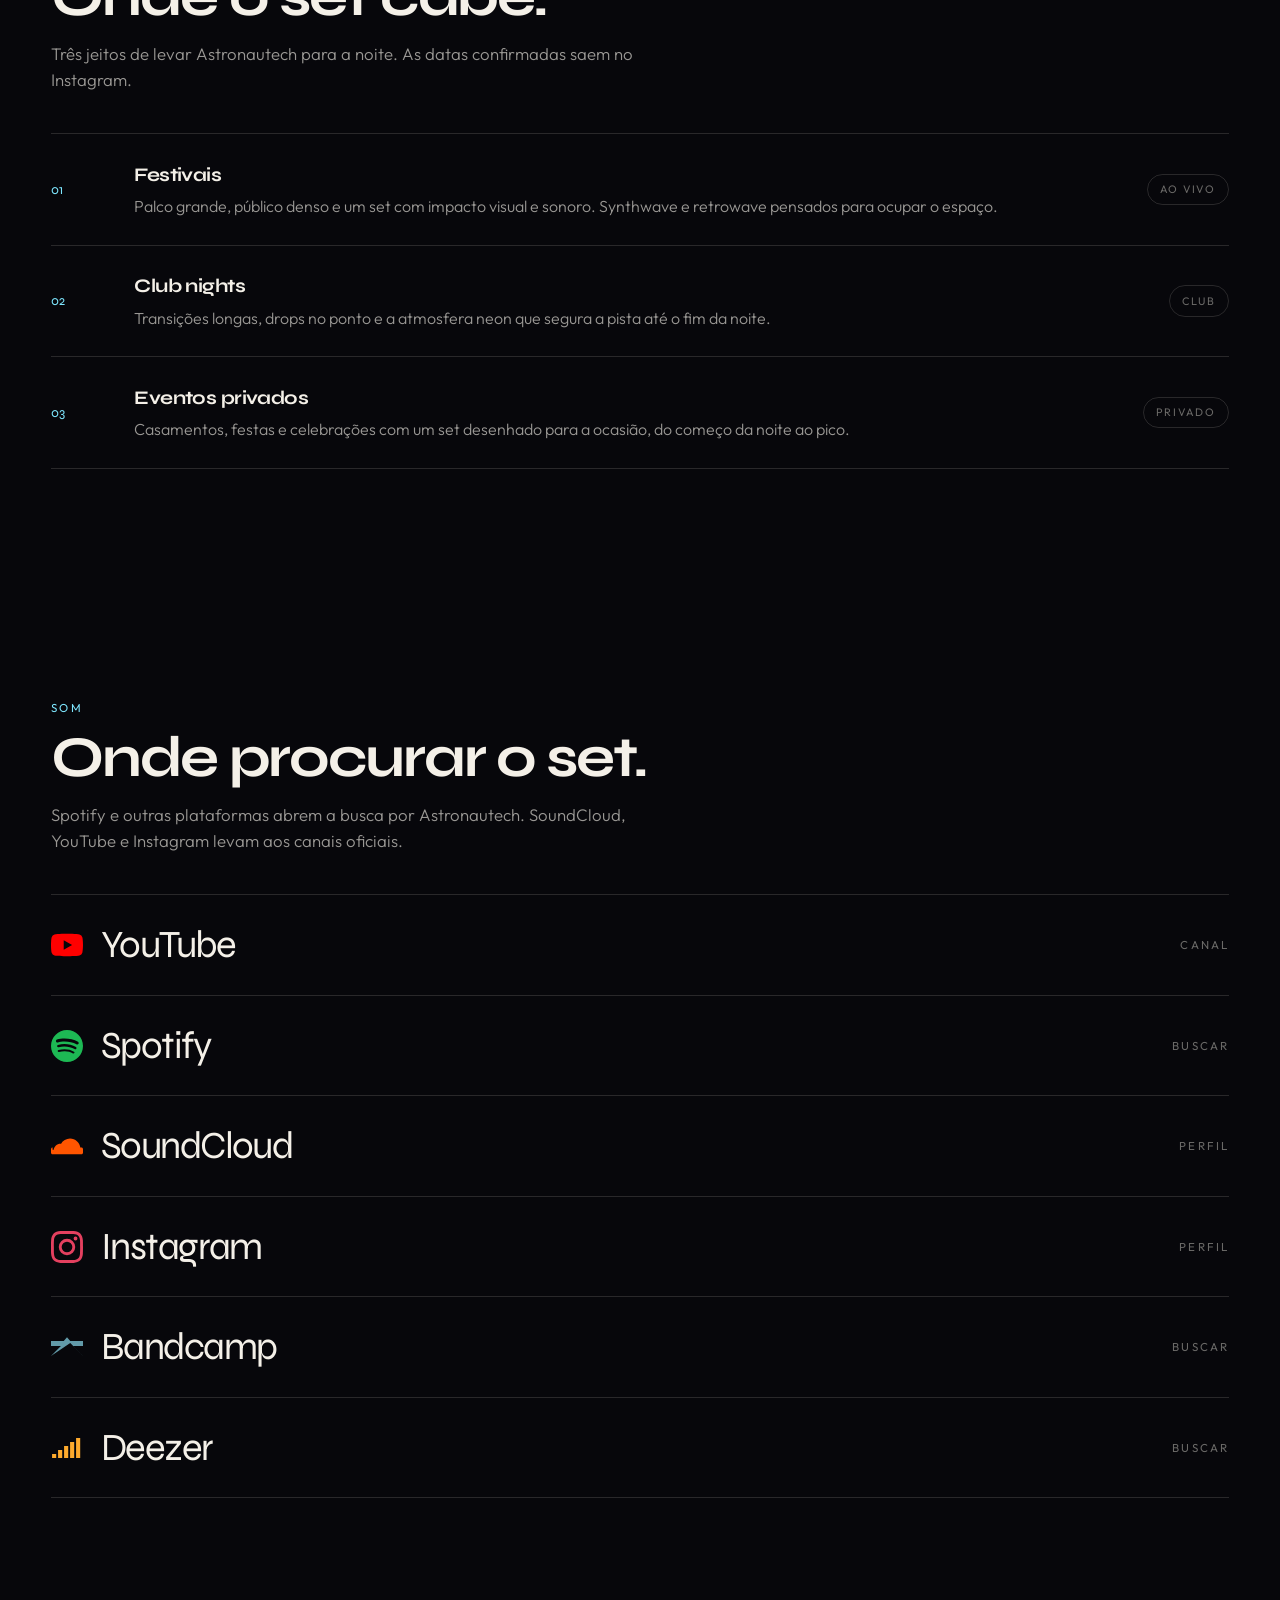
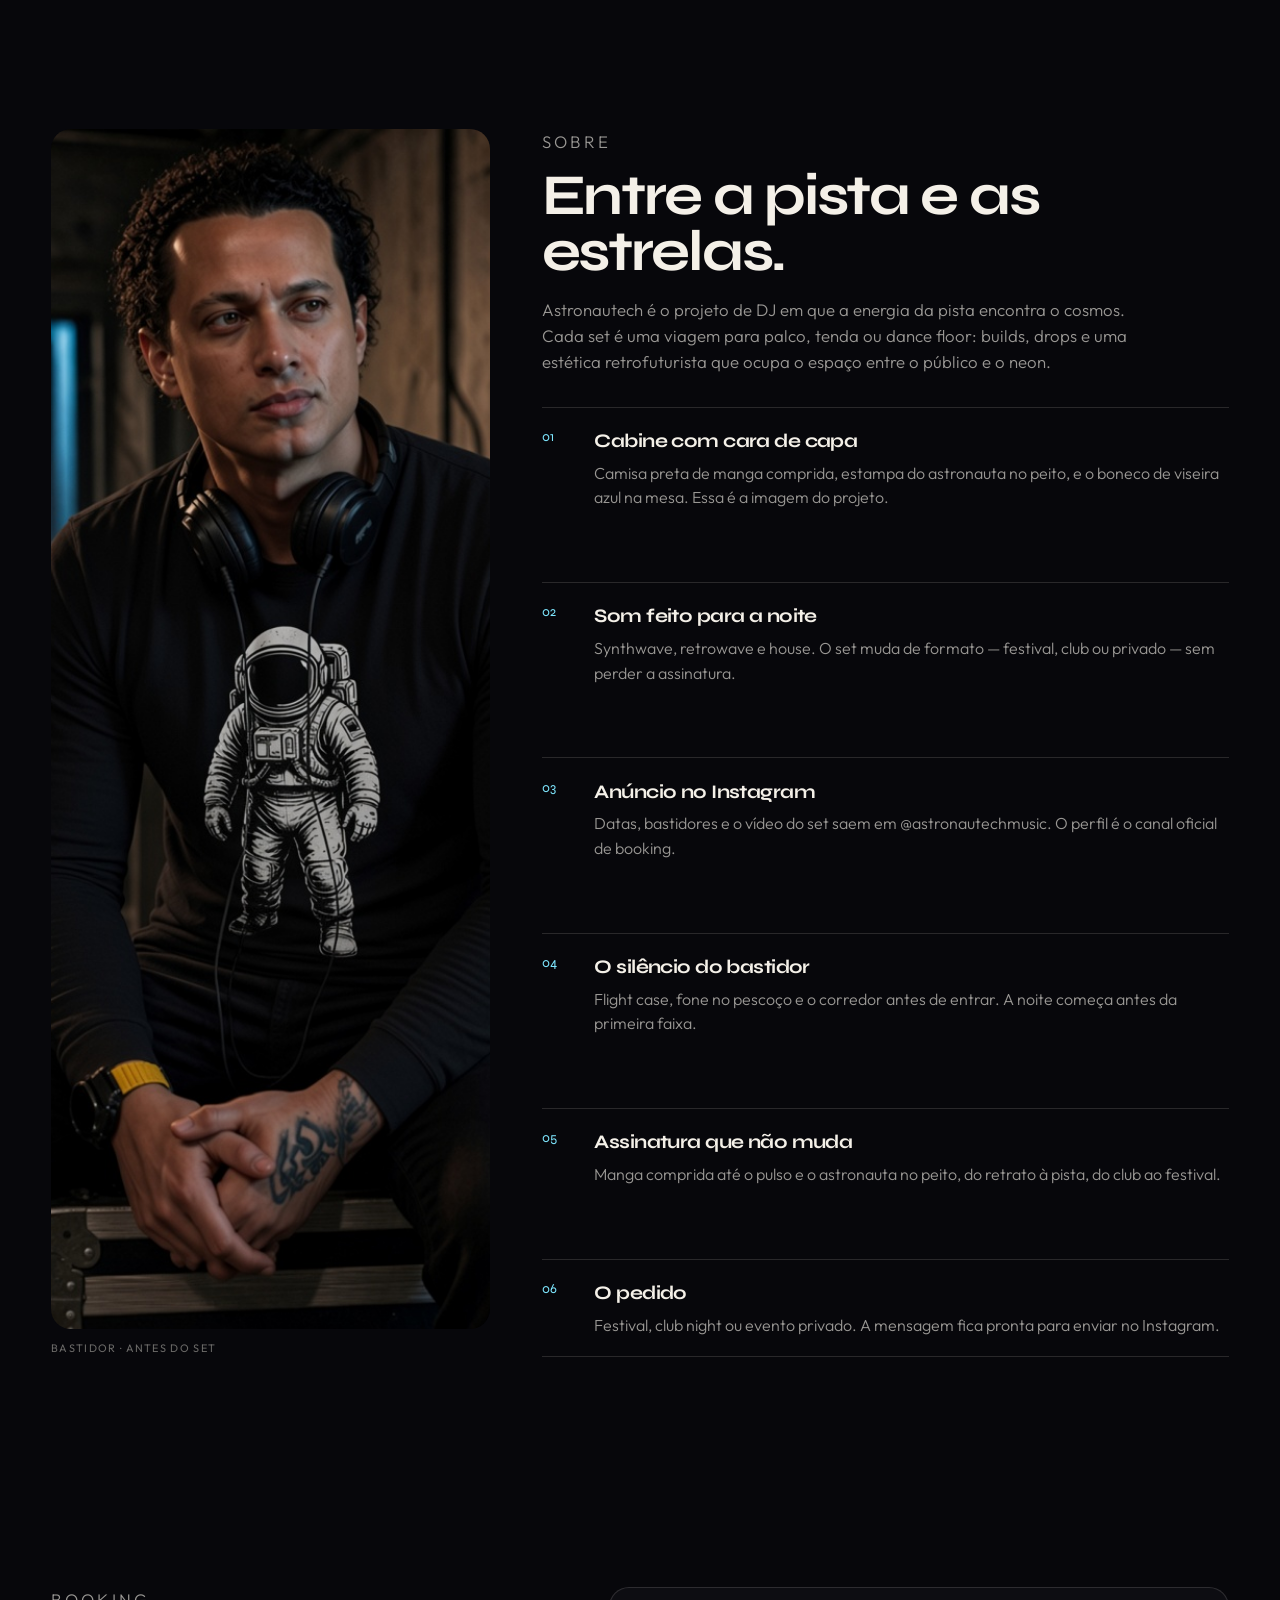
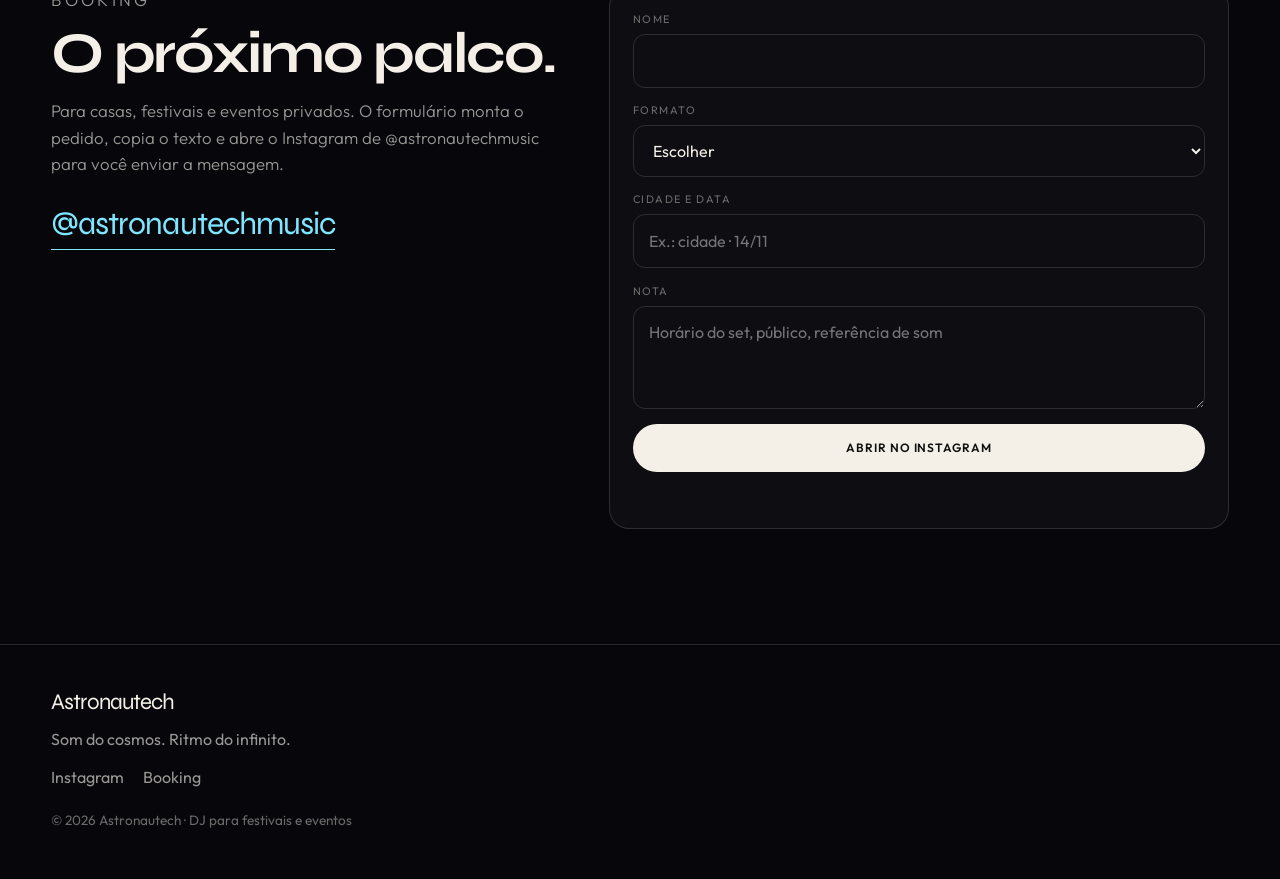
==== commit 4b990794: "Novo Layout Co-authored-by: Cursor <cursoragent@cursor.com>" ====
--- a/index.html
+++ b/index.html
@@ -1,224 +1,357 @@
 <!DOCTYPE html>
-<html lang="pt">
+<html lang="pt-BR">
 <head>
   <meta charset="UTF-8">
   <meta name="viewport" content="width=device-width, initial-scale=1.0">
-  <meta name="description" content="Astronautech — DJ para festivais e eventos. Sets de música eletrónica synthwave e retrowave ao vivo. Som do cosmos na pista de dança.">
-  <meta name="theme-color" content="#0a0014">
-  <title>Astronautech | DJ · Festivais & Eventos</title>
+  <meta name="description" content="Astronautech — DJ de festivais, club nights e eventos. Synthwave, retrowave e house ao vivo. Som do cosmos. Ritmo do infinito.">
+  <meta name="theme-color" content="#07070b">
+  <title>Astronautech | DJ · Festivais e Eventos</title>
   <link rel="preconnect" href="https://fonts.googleapis.com">
   <link rel="preconnect" href="https://fonts.gstatic.com" crossorigin>
-  <link href="https://fonts.googleapis.com/css2?family=Mr+Dafoe&family=Sacramento&family=Exo+2:ital,wght@0,300;0,400;0,600;1,300&family=Orbitron:wght@400;600;700;900&display=swap" rel="stylesheet">
+  <link href="https://fonts.googleapis.com/css2?family=Outfit:wght@300;400;500;600&family=Syne:wght@600;700;800&display=swap" rel="stylesheet">
   <link rel="stylesheet" href="css/styles.css">
   <link rel="icon" href="assets/logo.svg" type="image/svg+xml">
+  <script>document.documentElement.classList.add("js");</script>
 </head>
 <body>
+  <a class="skip" href="#conteudo">Ir para o conteúdo</a>
   <canvas id="dark-matter" aria-hidden="true"></canvas>
-  <div class="stars" aria-hidden="true"></div>
-
-  <div class="synthwave-scene" aria-hidden="true">
-    <svg class="mountains" viewBox="0 0 1200 400" preserveAspectRatio="none">
-      <defs>
-        <linearGradient id="wireGrad" x1="0%" y1="0%" x2="100%" y2="0%">
-          <stop offset="0%" stop-color="#ff007f"/>
-          <stop offset="50%" stop-color="#ff1493"/>
-          <stop offset="100%" stop-color="#ff00cc"/>
-        </linearGradient>
-      </defs>
-      <polygon points="0,400 120,280 240,340 360,220 480,300 600,180 720,260 840,200 960,280 1080,240 1200,320 1200,400" fill="none" stroke="url(#wireGrad)" stroke-width="1.5" opacity="0.7"/>
-      <polyline points="120,280 240,340 360,220" fill="none" stroke="url(#wireGrad)" stroke-width="1" opacity="0.5"/>
-      <polyline points="480,300 600,180 720,260" fill="none" stroke="url(#wireGrad)" stroke-width="1" opacity="0.5"/>
-      <polyline points="840,200 960,280 1080,240" fill="none" stroke="url(#wireGrad)" stroke-width="1" opacity="0.5"/>
-    </svg>
-    <div class="grid-floor"></div>
-  </div>
-
-  <header class="header">
-    <nav class="nav">
-      <a href="#inicio" class="nav-logo">
-        <img src="assets/logo.svg" alt="Astronautech" class="nav-logo-img" width="44" height="44">
-        <span class="nav-logo-text">astronautech</span>
-      </a>
-      <ul class="nav-links">
+
+  <header class="header" data-header>
+    <a href="#inicio" class="brand">
+      <span class="brand__diamond" aria-hidden="true"></span>
+      <span class="brand__name">Astronautech</span>
+    </a>
+
+    <nav class="nav" aria-label="Principal">
+      <button class="nav-toggle" type="button" aria-expanded="false" aria-controls="nav-menu">
+        <span class="nav-toggle__bars" aria-hidden="true"></span>
+        <span class="visually-hidden">Abrir menu</span>
+      </button>
+      <ul id="nav-menu" class="nav-menu">
+        <li><a href="#palco">Palco</a></li>
+        <li><a href="#formatos">Formatos</a></li>
+        <li><a href="#som">Som</a></li>
         <li><a href="#sobre">Sobre</a></li>
-        <li><a href="#eventos">Eventos</a></li>
-        <li><a href="#plataformas">Sets</a></li>
-        <li><a href="#contacto">Bookings</a></li>
+        <li><a href="#booking">Booking</a></li>
       </ul>
-      <a href="https://www.instagram.com/astronautechmusic/" target="_blank" rel="noopener noreferrer" class="nav-instagram" aria-label="Instagram Astronautech">
-        <svg viewBox="0 0 24 24" width="22" height="22" fill="currentColor" aria-hidden="true"><path d="M12 2.163c3.204 0 3.584.012 4.85.07 3.252.148 4.771 1.691 4.919 4.919.058 1.265.069 1.645.069 4.849 0 3.205-.012 3.584-.069 4.849-.149 3.225-1.664 4.771-4.919 4.919-1.266.058-1.644.07-4.85.07-3.204 0-3.584-.012-4.849-.07-3.26-.149-4.771-1.699-4.919-4.92-.058-1.265-.07-1.644-.07-4.849 0-3.204.013-3.583.07-4.849.149-3.227 1.664-4.771 4.919-4.919 1.266-.057 1.645-.069 4.849-.069zm0-2.163c-3.259 0-3.667.014-4.947.072-4.358.2-6.78 2.618-6.98 6.98-.059 1.281-.073 1.689-.073 4.948 0 3.259.014 3.668.072 4.948.2 4.358 2.618 6.78 6.98 6.98 1.281.058 1.689.072 4.948.072 3.259 0 3.668-.014 4.948-.072 4.354-.2 6.782-2.618 6.979-6.98.059-1.28.073-1.689.073-4.948 0-3.259-.014-3.667-.072-4.947-.196-4.354-2.617-6.78-6.979-6.98-1.281-.059-1.69-.073-4.949-.073zm0 5.838c-3.403 0-6.162 2.759-6.162 6.162s2.759 6.163 6.162 6.163 6.162-2.759 6.162-6.163c0-3.403-2.759-6.162-6.162-6.162zm0 10.162c-2.209 0-4-1.79-4-4 0-2.209 1.791-4 4-4s4 1.791 4 4c0 2.21-1.791 4-4 4zm6.406-11.845c-.796 0-1.441.645-1.441 1.44s.645 1.44 1.441 1.44c.795 0 1.439-.645 1.439-1.44s-.644-1.44-1.439-1.44z"/></svg>
-      </a>
     </nav>
+
+    <a class="btn btn-fill btn-small" href="#booking">Reservar</a>
   </header>
 
-  <main>
+  <main id="conteudo">
     <section id="inicio" class="hero">
-      <div class="hero-logo-wrap">
+      <div class="hero__media" aria-hidden="true">
         <img
-          src="assets/logo.svg"
-          alt="Astronautech — logo synthwave com diamante, grid neon e montanhas wireframe"
-          class="brand-logo"
-          width="420"
-          height="420"
+          src="assets/gallery/hero-pista.jpg"
+          alt=""
+          width="1200"
+          height="675"
+          fetchpriority="high"
         >
       </div>
-
-      <p class="slogan">Som do cosmos. Ritmo do infinito.</p>
-      <p class="hero-sub">DJ · Festivais · Eventos · Synthwave & Retrowave ao vivo</p>
-      <p class="hero-tagline">Sets que transformam palcos em órbitas — da pista de dança ao universo.</p>
-
-      <div class="hero-cta">
-        <a href="#eventos" class="btn btn-primary">Próximos Eventos</a>
-        <a href="#contacto" class="btn btn-outline">Reservar DJ</a>
-        <a href="https://www.instagram.com/astronautechmusic/" target="_blank" rel="noopener noreferrer" class="btn btn-outline">
-          <svg viewBox="0 0 24 24" width="18" height="18" fill="currentColor" aria-hidden="true"><path d="M12 2.163c3.204 0 3.584.012 4.85.07 3.252.148 4.771 1.691 4.919 4.919.058 1.265.069 1.645.069 4.849 0 3.205-.012 3.584-.069 4.849-.149 3.225-1.664 4.771-4.919 4.919-1.266.058-1.644.07-4.85.07-3.204 0-3.584-.012-4.849-.07-3.26-.149-4.771-1.699-4.919-4.92-.058-1.265-.07-1.644-.07-4.849 0-3.204.013-3.583.07-4.849.149-3.227 1.664-4.771 4.919-4.919 1.266-.057 1.645-.069 4.849-.069zm0-2.163c-3.259 0-3.667.014-4.947.072-4.358.2-6.78 2.618-6.98 6.98-.059 1.281-.073 1.689-.073 4.948 0 3.259.014 3.668.072 4.948.2 4.358 2.618 6.78 6.98 6.98 1.281.058 1.689.072 4.948.072 3.259 0 3.668-.014 4.948-.072 4.354-.2 6.782-2.618 6.979-6.98.059-1.28.073-1.689.073-4.948 0-3.259-.014-3.667-.072-4.947-.196-4.354-2.617-6.78-6.979-6.98-1.281-.059-1.69-.073-4.949-.073zm0 5.838c-3.403 0-6.162 2.759-6.162 6.162s2.759 6.163 6.162 6.163 6.162-2.759 6.162-6.163c0-3.403-2.759-6.162-6.162-6.162zm0 10.162c-2.209 0-4-1.79-4-4 0-2.209 1.791-4 4-4s4 1.791 4 4c0 2.21-1.791 4-4 4zm6.406-11.845c-.796 0-1.441.645-1.441 1.44s.645 1.44 1.441 1.44c.795 0 1.439-.645 1.439-1.44s-.644-1.44-1.439-1.44z"/></svg>
-          @astronautechmusic
+      <div class="hero__content">
+        <p class="eyebrow">
+          <span class="eyebrow__rule" aria-hidden="true"></span>
+          DJ · Festivais · Eventos
+        </p>
+        <div class="hero__title-wrap">
+          <p class="hero__ghost" aria-hidden="true">Astronautech</p>
+          <h1 class="hero__title">Astronautech</h1>
+        </div>
+        <p class="hero__slogan">Som do cosmos. Ritmo do infinito.</p>
+        <p class="hero__lead">Sets de synthwave, retrowave e house ao vivo. Camisa do astronauta, manga até o pulso, e a pista vira órbita.</p>
+        <div class="hero__actions">
+          <a class="btn btn-fill" href="#booking">Reservar o set</a>
+          <a class="btn btn-line" href="#palco">Ver o palco</a>
+          <a class="btn btn-line" href="https://www.instagram.com/astronautechmusic/" target="_blank" rel="noopener noreferrer">@astronautechmusic</a>
+        </div>
+      </div>
+      <a class="hero__scroll" href="#palco">Rolar</a>
+    </section>
+
+    <section id="palco" class="section stage stage--after-hero">
+      <div class="section__inner">
+        <a class="ig-band" href="https://www.instagram.com/astronautechmusic/" target="_blank" rel="noopener noreferrer">
+          <div>
+            <p class="kicker">Palco</p>
+            <h2>O que a noite mostra.</h2>
+            <p>Sets, bastidores e as próximas datas estão no Instagram.</p>
+          </div>
+          <span class="ig-band__go">@astronautechmusic</span>
         </a>
       </div>
     </section>
 
-    <section id="sobre" class="about">
-      <div class="section-inner">
-        <h2 class="section-title"><span class="title-accent">//</span> Sobre</h2>
-        <div class="about-grid">
-          <div class="about-visual">
-            <img src="assets/logo.svg" alt="Logo oficial Astronautech" class="about-logo" loading="lazy">
-            <div class="about-glow"></div>
-          </div>
-          <div class="about-text">
-            <p><strong>Astronautech</strong> é o projecto de DJ dedicado a festivais e eventos — onde a energia da pista encontra a estética synthwave e a atmosfera do cosmos.</p>
-            <p>Cada set é uma viagem sonora pensada para palcos, tendas e dance floors: builds intensos, drops cósmicos e uma estética retro-futurista que preenche o espaço entre o público e as estrelas.</p>
-            <ul class="about-highlights">
-              <li>Festivais de música eletrónica</li>
-              <li>Eventos privados & club nights</li>
-              <li>Sets ao vivo · Synthwave · Retrowave · House</li>
-            </ul>
-            <p class="about-handle">
-              <svg class="headphones-icon" viewBox="0 0 64 64" width="28" height="28" aria-hidden="true">
-                <defs>
-                  <linearGradient id="hpGrad" x1="0%" y1="0%" x2="100%" y2="100%">
-                    <stop offset="0%" stop-color="#00d4ff"/>
-                    <stop offset="50%" stop-color="#a855f7"/>
-                    <stop offset="100%" stop-color="#ff00ff"/>
-                  </linearGradient>
-                </defs>
-                <path d="M16 32a16 16 0 0 1 32 0v8a6 6 0 0 1-6 6h-2v-14a10 10 0 0 0-20 0v14h-2a6 6 0 0 1-6-6v-8z" fill="url(#hpGrad)"/>
-                <rect x="10" y="32" width="8" height="14" rx="4" fill="url(#hpGrad)"/>
-                <rect x="46" y="32" width="8" height="14" rx="4" fill="url(#hpGrad)"/>
-              </svg>
-              @astronautech
-            </p>
-          </div>
-        </div>
-      </div>
-    </section>
-
-    <section id="eventos" class="events">
-      <div class="section-inner">
-        <h2 class="section-title"><span class="title-accent">//</span> Festivais & Eventos</h2>
-        <p class="section-desc">Astronautech leva a energia do cosmos aos palcos — festivais, club nights e eventos especiais.</p>
-
-        <div class="events-grid">
-          <article class="event-card event-card--featured">
-            <span class="event-badge">Ao vivo</span>
-            <h3 class="event-name">Sets de Festival</h3>
-            <p class="event-desc">Performances pensadas para grandes palcos e multidões — synthwave, retrowave e eletrónica com impacto visual e sonoro.</p>
-          </article>
-
-          <article class="event-card">
-            <span class="event-badge">Club</span>
-            <h3 class="event-name">Club Nights</h3>
-            <p class="event-desc">Noites intensas com transições fluidas, drops marcantes e uma atmosfera neon que domina a pista.</p>
-          </article>
-
-          <article class="event-card">
-            <span class="event-badge">Private</span>
-            <h3 class="event-name">Eventos Privados</h3>
-            <p class="event-desc">Casamentos, festas corporativas e celebrações com sets personalizados ao teu evento.</p>
-          </article>
-        </div>
-
-        <p class="events-note">
-          Próximas datas e anúncios em tempo real —
-          <a href="https://www.instagram.com/astronautechmusic/" target="_blank" rel="noopener noreferrer">segue @astronautechmusic</a>
-        </p>
-      </div>
-    </section>
-
-    <section id="plataformas" class="platforms">
-      <div class="section-inner">
-        <h2 class="section-title"><span class="title-accent">//</span> Sets & Gravações</h2>
-        <p class="section-desc">Revive os momentos dos palcos. Ouve sets e gravações de Astronautech nas plataformas digitais.</p>
-
-        <div class="platform-grid">
-          <a href="https://open.spotify.com/search/astronautech" target="_blank" rel="noopener noreferrer" class="platform-card" data-platform="spotify">
-            <div class="platform-icon spotify">
-              <svg viewBox="0 0 24 24" fill="currentColor" aria-hidden="true"><path d="M12 0C5.4 0 0 5.4 0 12s5.4 12 12 12 12-5.4 12-12S18.66 0 12 0zm5.521 17.34c-.24.359-.66.48-1.021.24-2.82-1.74-6.36-2.101-10.561-1.141-.418.122-.779-.179-.899-.539-.12-.421.18-.78.54-.9 4.56-1.021 8.52-.6 11.64 1.32.42.18.479.659.301 1.02zm1.44-3.3c-.301.42-.841.6-1.262.3-3.239-1.98-8.159-2.58-11.939-1.38-.479.12-1.02-.12-1.14-.6-.12-.48.12-1.021.6-1.141C9.6 9.9 15 10.561 18.72 12.84c.361.181.54.78.241 1.2zm.12-3.36C15.24 8.4 8.82 8.16 5.16 9.301c-.6.179-1.2-.181-1.38-.721-.18-.601.18-1.2.72-1.381 4.26-1.26 11.28-1.02 15.721 1.621.539.3.719 1.02.419 1.56-.299.421-1.02.599-1.559.3z"/></svg>
+    <div class="marquee" aria-hidden="true">
+      <div class="marquee__track">
+        <p>Synthwave — Retrowave — House — Festival — Club night — Evento privado — Cosmos — Neon —</p>
+        <p>Synthwave — Retrowave — House — Festival — Club night — Evento privado — Cosmos — Neon —</p>
+      </div>
+    </div>
+
+    <section class="facts" aria-label="Ficha do projeto">
+      <ul class="facts__list">
+        <li>
+          <span>Gênero</span>
+          <strong>Synthwave, retrowave e house</strong>
+        </li>
+        <li>
+          <span>Formatos</span>
+          <strong>Festival, club e privado</strong>
+        </li>
+        <li>
+          <span>Assinatura</span>
+          <strong>Neon, brick e astronauta</strong>
+        </li>
+        <li>
+          <span>Canal</span>
+          <strong>@astronautechmusic</strong>
+        </li>
+      </ul>
+    </section>
+
+    <section id="formatos" class="section formats">
+      <div class="section__inner">
+        <div class="section__head">
+          <p class="kicker">Formatos</p>
+          <h2>Onde o set cabe.</h2>
+          <p class="section__dek">Três jeitos de levar Astronautech para a noite. As datas confirmadas saem no Instagram.</p>
+        </div>
+        <ol class="format-list">
+          <li>
+            <span class="format-list__index">01</span>
+            <div>
+              <h3>Festivais</h3>
+              <p>Palco grande, público denso e um set com impacto visual e sonoro. Synthwave e retrowave pensados para ocupar o espaço.</p>
             </div>
-            <span class="platform-name">Spotify</span>
-            <span class="platform-action">Ouvir →</span>
-          </a>
-
-          <a href="https://bandcamp.com/search?q=astronautech" target="_blank" rel="noopener noreferrer" class="platform-card" data-platform="bandcamp">
-            <div class="platform-icon bandcamp">
-              <svg viewBox="0 0 24 24" fill="currentColor" aria-hidden="true"><path d="M0 18.75l7.437-7.437L0 3.875V0h24v3.875l-7.438 7.438L24 18.75V24H0v-5.25z"/></svg>
+            <span class="format-list__tag">Ao vivo</span>
+          </li>
+          <li>
+            <span class="format-list__index">02</span>
+            <div>
+              <h3>Club nights</h3>
+              <p>Transições longas, drops no ponto e a atmosfera neon que segura a pista até o fim da noite.</p>
             </div>
-            <span class="platform-name">Bandcamp</span>
-            <span class="platform-action">Ouvir →</span>
-          </a>
-
-          <a href="https://www.youtube.com/results?search_query=astronautech+music" target="_blank" rel="noopener noreferrer" class="platform-card" data-platform="youtube">
-            <div class="platform-icon youtube">
-              <svg viewBox="0 0 24 24" fill="currentColor" aria-hidden="true"><path d="M23.498 6.186a3.016 3.016 0 0 0-2.122-2.136C19.505 3.545 12 3.545 12 3.545s-7.505 0-9.377.505A3.017 3.017 0 0 0 .502 6.186C0 8.07 0 12 0 12s0 3.93.502 5.814a3.016 3.016 0 0 0 2.122 2.136c1.871.505 9.376.505 9.376.505s7.505 0 9.377-.505a3.015 3.015 0 0 0 2.122-2.136C24 15.93 24 12 24 12s0-3.93-.502-5.814zM9.545 15.568V8.432L15.818 12l-6.273 3.568z"/></svg>
+            <span class="format-list__tag">Club</span>
+          </li>
+          <li>
+            <span class="format-list__index">03</span>
+            <div>
+              <h3>Eventos privados</h3>
+              <p>Casamentos, festas e celebrações com um set desenhado para a ocasião, do começo da noite ao pico.</p>
             </div>
-            <span class="platform-name">YouTube</span>
-            <span class="platform-action">Ouvir →</span>
-          </a>
-
-          <a href="https://soundcloud.com/search?q=astronautech" target="_blank" rel="noopener noreferrer" class="platform-card" data-platform="soundcloud">
-            <div class="platform-icon soundcloud">
-              <svg viewBox="0 0 24 24" fill="currentColor" aria-hidden="true"><path d="M1.175 13.5c-.645 0-1.175.53-1.175 1.175v2.65c0 .645.53 1.175 1.175 1.175S2.35 17.97 2.35 17.325v-2.65c0-.645-.53-1.175-1.175-1.175zm2.842 1.075c-.645 0-1.175.53-1.175 1.175v1.575c0 .645.53 1.175 1.175 1.175s1.175-.53 1.175-1.175v-1.575c0-.645-.53-1.175-1.175-1.175zm2.842-.65c-.645 0-1.175.53-1.175 1.175v2.225c0 .645.53 1.175 1.175 1.175s1.175-.53 1.175-1.175v-2.225c0-.645-.53-1.175-1.175-1.175zm2.842-1.3c-.645 0-1.175.53-1.175 1.175v3.525c0 .645.53 1.175 1.175 1.175s1.175-.53 1.175-1.175v-3.525c0-.645-.53-1.175-1.175-1.175zm2.842-1.95c-.645 0-1.175.53-1.175 1.175v4.875c0 .645.53 1.175 1.175 1.175s1.175-.53 1.175-1.175v-4.875c0-.645-.53-1.175-1.175-1.175zm2.842-2.6c-.645 0-1.175.53-1.175 1.175v6.525c0 .645.53 1.175 1.175 1.175s1.175-.53 1.175-1.175v-6.525c0-.645-.53-1.175-1.175-1.175zm2.842-1.3c-.645 0-1.175.53-1.175 1.175v7.825c0 .645.53 1.175 1.175 1.175s1.175-.53 1.175-1.175v-7.825c0-.645-.53-1.175-1.175-1.175zm3.017 0c-.645 0-1.175.53-1.175 1.175v7.825c0 .645.53 1.175 1.175 1.175h.65c3.45 0 6.25-2.8 6.25-6.25S19.95 7.25 16.5 7.25h-.65z"/></svg>
-            </div>
-            <span class="platform-name">SoundCloud</span>
-            <span class="platform-action">Ouvir →</span>
-          </a>
-
-          <a href="https://www.deezer.com/search/astronautech" target="_blank" rel="noopener noreferrer" class="platform-card" data-platform="deezer">
-            <div class="platform-icon deezer">
-              <svg viewBox="0 0 24 24" fill="currentColor" aria-hidden="true"><path d="M18.81 4.16v3.03h3.03V4.16h-3.03zM18.81 9.22v3.03h3.03V9.22h-3.03zM18.81 14.28v3.03h3.03v-3.03h-3.03zM13.75 4.16v3.03h3.03V4.16h-3.03zM13.75 9.22v3.03h3.03V9.22h-3.03zM13.75 14.28v3.03h3.03v-3.03h-3.03zM8.69 4.16v3.03h3.03V4.16H8.69zM8.69 9.22v3.03h3.03V9.22H8.69zM8.69 14.28v3.03h3.03v-3.03H8.69zM3.63 9.22v3.03h3.03V9.22H3.63zM3.63 14.28v3.03h3.03v-3.03H3.63z"/></svg>
-            </div>
-            <span class="platform-name">Deezer</span>
-            <span class="platform-action">Ouvir →</span>
-          </a>
-        </div>
-      </div>
-    </section>
-
-    <section id="contacto" class="contact">
-      <div class="section-inner contact-inner">
-        <h2 class="section-title"><span class="title-accent">//</span> Bookings & Contacto</h2>
-        <p class="section-desc">Queres Astronautech no teu festival ou evento? Envia mensagem pelo Instagram para reservas e parcerias.</p>
-        <a href="https://www.instagram.com/astronautechmusic/" target="_blank" rel="noopener noreferrer" class="instagram-banner">
-          <div class="instagram-banner-glow"></div>
-          <div class="instagram-banner-content">
-            <svg viewBox="0 0 24 24" width="48" height="48" fill="currentColor" aria-hidden="true"><path d="M12 2.163c3.204 0 3.584.012 4.85.07 3.252.148 4.771 1.691 4.919 4.919.058 1.265.069 1.645.069 4.849 0 3.205-.012 3.584-.069 4.849-.149 3.225-1.664 4.771-4.919 4.919-1.266.058-1.644.07-4.85.07-3.204 0-3.584-.012-4.849-.07-3.26-.149-4.771-1.699-4.919-4.92-.058-1.265-.07-1.644-.07-4.849 0-3.204.013-3.583.07-4.849.149-3.227 1.664-4.771 4.919-4.919 1.266-.057 1.645-.069 4.849-.069zm0-2.163c-3.259 0-3.667.014-4.947.072-4.358.2-6.78 2.618-6.98 6.98-.059 1.281-.073 1.689-.073 4.948 0 3.259.014 3.668.072 4.948.2 4.358 2.618 6.78 6.98 6.98 1.281.058 1.689.072 4.948.072 3.259 0 3.668-.014 4.948-.072 4.354-.2 6.782-2.618 6.979-6.98.059-1.28.073-1.689.073-4.948 0-3.259-.014-3.667-.072-4.947-.196-4.354-2.617-6.78-6.979-6.98-1.281-.059-1.69-.073-4.949-.073zm0 5.838c-3.403 0-6.162 2.759-6.162 6.162s2.759 6.163 6.162 6.163 6.162-2.759 6.162-6.163c0-3.403-2.759-6.162-6.162-6.162zm0 10.162c-2.209 0-4-1.79-4-4 0-2.209 1.791-4 4-4s4 1.791 4 4c0 2.21-1.791 4-4 4zm6.406-11.845c-.796 0-1.441.645-1.441 1.44s.645 1.44 1.441 1.44c.795 0 1.439-.645 1.439-1.44s-.644-1.44-1.439-1.44z"/></svg>
-            <div>
-              <span class="instagram-handle">@astronautechmusic</span>
-              <span class="instagram-label">Bookings · Eventos · Festivais</span>
-            </div>
-          </div>
-        </a>
+            <span class="format-list__tag">Privado</span>
+          </li>
+        </ol>
+      </div>
+    </section>
+
+    <section id="som" class="section sound">
+      <div class="section__inner">
+        <div class="section__head">
+          <p class="kicker">Som</p>
+          <h2>Onde procurar o set.</h2>
+          <p class="section__dek">Spotify e outras plataformas abrem a busca por Astronautech. SoundCloud, YouTube e Instagram levam aos canais oficiais.</p>
+        </div>
+        <ul class="sound__list">
+          <li>
+            <a class="sound__link sound__link--youtube" href="https://www.youtube.com/@AstronautechMusicOficial" target="_blank" rel="noopener noreferrer">
+              <span class="sound__brand">
+                <svg class="sound__icon" width="24" height="24" viewBox="0 0 24 24" aria-hidden="true" focusable="false"><path fill="currentColor" d="M23.498 6.186a3.016 3.016 0 0 0-2.122-2.136C19.505 3.545 12 3.545 12 3.545s-7.505 0-9.377.505A3.017 3.017 0 0 0 .502 6.186C0 8.07 0 12 0 12s0 3.93.502 5.814a3.016 3.016 0 0 0 2.122 2.136c1.871.505 9.376.505 9.376.505s7.505 0 9.377-.505a3.015 3.015 0 0 0 2.122-2.136C24 15.93 24 12 24 12s0-3.93-.502-5.814zM9.545 15.568V8.432L15.818 12l-6.273 3.568z"/></svg>
+                <span class="sound__name">YouTube</span>
+              </span>
+              <small>Canal</small>
+            </a>
+          </li>
+          <li>
+            <a class="sound__link sound__link--spotify" href="https://open.spotify.com/search/astronautech" target="_blank" rel="noopener noreferrer">
+              <span class="sound__brand">
+                <svg class="sound__icon" width="24" height="24" viewBox="0 0 24 24" aria-hidden="true" focusable="false"><path fill="currentColor" d="M12 0C5.4 0 0 5.4 0 12s5.4 12 12 12 12-5.4 12-12S18.66 0 12 0zm5.521 17.34c-.24.359-.66.48-1.021.24-2.82-1.74-6.36-2.101-10.561-1.141-.418.122-.779-.179-.899-.539-.12-.421.18-.78.54-.9 4.56-1.021 8.52-.6 11.64 1.32.42.18.479.659.301 1.02zm1.44-3.3c-.301.42-.841.6-1.262.3-3.239-1.98-8.159-2.58-11.939-1.38-.479.12-1.02-.12-1.14-.6-.12-.48.12-1.021.6-1.141C9.6 9.9 15 10.561 18.72 12.84c.361.181.54.78.241 1.2zm.12-3.36C15.24 8.4 8.82 8.16 5.16 9.301c-.6.179-1.2-.181-1.38-.721-.18-.601.18-1.2.72-1.381 4.26-1.26 11.28-1.02 15.721 1.621.539.3.719 1.02.419 1.56-.299.421-1.02.599-1.559.3z"/></svg>
+                <span class="sound__name">Spotify</span>
+              </span>
+              <small>Buscar</small>
+            </a>
+          </li>
+          <li>
+            <a class="sound__link sound__link--soundcloud" href="https://soundcloud.com/astronautech-music" target="_blank" rel="noopener noreferrer">
+              <span class="sound__brand">
+                <svg class="sound__icon" width="24" height="24" viewBox="0 0 24 24" aria-hidden="true" focusable="false"><path fill="currentColor" d="M1.175 13.175c-.645 0-1.175.529-1.175 1.174v2.652c0 .645.53 1.174 1.175 1.174H22.825c.645 0 1.175-.529 1.175-1.174v-2.652c0-.645-.53-1.174-1.175-1.174h-.825c-.48-3.84-3.72-6.825-7.725-6.825-2.88 0-5.385 1.575-6.72 3.9-.15-.015-.3-.03-.45-.03-2.625 0-4.8 2.025-5.025 4.575H1.175z"/></svg>
+                <span class="sound__name">SoundCloud</span>
+              </span>
+              <small>Perfil</small>
+            </a>
+          </li>
+          <li>
+            <a class="sound__link sound__link--instagram" href="https://www.instagram.com/astronautechmusic/" target="_blank" rel="noopener noreferrer">
+              <span class="sound__brand">
+                <svg class="sound__icon" width="24" height="24" viewBox="0 0 24 24" aria-hidden="true" focusable="false"><path fill="currentColor" d="M12 2.163c3.204 0 3.584.012 4.85.07 3.252.148 4.771 1.691 4.919 4.919.058 1.265.069 1.645.069 4.849 0 3.205-.012 3.584-.069 4.849-.149 3.225-1.664 4.771-4.919 4.919-1.266.058-1.644.07-4.85.07-3.204 0-3.584-.012-4.849-.07-3.26-.149-4.771-1.699-4.919-4.92-.058-1.265-.07-1.644-.07-4.849 0-3.204.013-3.583.07-4.849.149-3.227 1.664-4.771 4.919-4.919 1.266-.057 1.645-.069 4.849-.069zM12 0C8.741 0 8.333.014 7.053.072 2.695.272.273 2.69.073 7.052.014 8.333 0 8.741 0 12c0 3.259.014 3.668.072 4.948.2 4.358 2.618 6.78 6.98 6.98 1.281.058 1.689.072 4.948.072 3.259 0 3.668-.014 4.948-.072 4.354-.2 6.782-2.618 6.979-6.98.059-1.28.073-1.689.073-4.948 0-3.259-.014-3.667-.072-4.947-.196-4.354-2.617-6.78-6.979-6.98C15.668.014 15.259 0 12 0zm0 5.838a6.162 6.162 0 1 0 0 12.324 6.162 6.162 0 0 0 0-12.324zM12 16a4 4 0 1 1 0-8 4 4 0 0 1 0 8zm6.406-11.845a1.44 1.44 0 1 0 0 2.881 1.44 1.44 0 0 0 0-2.881z"/></svg>
+                <span class="sound__name">Instagram</span>
+              </span>
+              <small>Perfil</small>
+            </a>
+          </li>
+          <li>
+            <a class="sound__link sound__link--bandcamp" href="https://bandcamp.com/search?q=astronautech" target="_blank" rel="noopener noreferrer">
+              <span class="sound__brand">
+                <svg class="sound__icon" width="24" height="24" viewBox="0 0 24 24" aria-hidden="true" focusable="false"><path fill="currentColor" d="M0 18.75 7.437 11.25H0V7.5h9.562L12 4.687 14.438 7.5H24v3.75h-7.437L24 18.75l-9.562-9.75L0 18.75z"/></svg>
+                <span class="sound__name">Bandcamp</span>
+              </span>
+              <small>Buscar</small>
+            </a>
+          </li>
+          <li>
+            <a class="sound__link sound__link--deezer" href="https://www.deezer.com/search/astronautech" target="_blank" rel="noopener noreferrer">
+              <span class="sound__brand">
+                <svg class="sound__icon" width="24" height="24" viewBox="0 0 24 24" aria-hidden="true" focusable="false"><path fill="currentColor" d="M18.81 4.5h3.09v15H18.81zm-4.5 3h3.09v12h-3.09zm-4.5 3h3.09v9h-3.09zm-4.5 3h3.09v6H5.31zm-4.5 3h3.09v3H.81z"/></svg>
+                <span class="sound__name">Deezer</span>
+              </span>
+              <small>Buscar</small>
+            </a>
+          </li>
+        </ul>
+      </div>
+    </section>
+
+    <section id="sobre" class="section about">
+      <div class="section__inner about__grid">
+        <figure class="about__photo">
+          <img
+            src="assets/gallery/retrato-bastidor.jpg"
+            alt="Astronautech sentado num flight case no bastidor, de manga comprida, com a estampa do astronauta"
+            width="900"
+            height="1200"
+            loading="lazy"
+          >
+          <figcaption>Bastidor · antes do set</figcaption>
+        </figure>
+        <div class="about__copy">
+          <p class="kicker">Sobre</p>
+          <h2>Entre a pista e as estrelas.</h2>
+          <p>Astronautech é o projeto de DJ em que a energia da pista encontra o cosmos. Cada set é uma viagem para palco, tenda ou dance floor: builds, drops e uma estética retrofuturista que ocupa o espaço entre o público e o neon.</p>
+          <ol class="pillars">
+            <li>
+              <span>01</span>
+              <div>
+                <h3>Cabine com cara de capa</h3>
+                <p>Camisa preta de manga comprida, estampa do astronauta no peito, e o boneco de viseira azul na mesa. Essa é a imagem do projeto.</p>
+              </div>
+            </li>
+            <li>
+              <span>02</span>
+              <div>
+                <h3>Som feito para a noite</h3>
+                <p>Synthwave, retrowave e house. O set muda de formato — festival, club ou privado — sem perder a assinatura.</p>
+              </div>
+            </li>
+            <li>
+              <span>03</span>
+              <div>
+                <h3>Anúncio no Instagram</h3>
+                <p>Datas, bastidores e o vídeo do set saem em @astronautechmusic. O perfil é o canal oficial de booking.</p>
+              </div>
+            </li>
+            <li>
+              <span>04</span>
+              <div>
+                <h3>O silêncio do bastidor</h3>
+                <p>Flight case, fone no pescoço e o corredor antes de entrar. A noite começa antes da primeira faixa.</p>
+              </div>
+            </li>
+            <li>
+              <span>05</span>
+              <div>
+                <h3>Assinatura que não muda</h3>
+                <p>Manga comprida até o pulso e o astronauta no peito, do retrato à pista, do club ao festival.</p>
+              </div>
+            </li>
+            <li>
+              <span>06</span>
+              <div>
+                <h3>O pedido</h3>
+                <p>Festival, club night ou evento privado. A mensagem fica pronta para enviar no Instagram.</p>
+              </div>
+            </li>
+          </ol>
+        </div>
+      </div>
+    </section>
+
+    <section id="booking" class="section booking">
+      <div class="section__inner booking__grid">
+        <div>
+          <p class="kicker">Booking</p>
+          <h2>O próximo palco.</h2>
+          <p>Para casas, festivais e eventos privados. O formulário monta o pedido, copia o texto e abre o Instagram de @astronautechmusic para você enviar a mensagem.</p>
+          <a class="booking__handle" href="https://www.instagram.com/astronautechmusic/" target="_blank" rel="noopener noreferrer">@astronautechmusic</a>
+        </div>
+        <form class="booking__form" id="booking-form">
+          <label class="field">
+            <span>Nome</span>
+            <input type="text" name="nome" required autocomplete="name" maxlength="80">
+          </label>
+          <label class="field">
+            <span>Formato</span>
+            <select name="formato" required>
+              <option value="">Escolher</option>
+              <option>Festival</option>
+              <option>Club night</option>
+              <option>Evento privado</option>
+              <option>Outro</option>
+            </select>
+          </label>
+          <label class="field">
+            <span>Cidade e data</span>
+            <input type="text" name="quando" placeholder="Ex.: cidade · 14/11" maxlength="120">
+          </label>
+          <label class="field">
+            <span>Nota</span>
+            <textarea name="nota" rows="3" maxlength="400" placeholder="Horário do set, público, referência de som"></textarea>
+          </label>
+          <button class="btn btn-fill" type="submit">Abrir no Instagram</button>
+          <p class="form-status" id="form-status" role="status"></p>
+        </form>
       </div>
     </section>
   </main>
 
+  <aside class="fab-rail" aria-label="Atalhos fixos">
+    <a
+      class="fab fab--top"
+      href="#inicio"
+      data-back-top
+      aria-label="Voltar ao topo"
+      title="Voltar ao topo"
+    >
+      <svg class="fab__icon" width="22" height="22" viewBox="0 0 24 24" aria-hidden="true" focusable="false">
+        <path fill="currentColor" d="M12 4l-7 7h4v9h6v-9h4z"/>
+      </svg>
+    </a>
+    <a
+      class="fab fab--whatsapp"
+      href="https://wa.me/5511999999999?text=Ol%C3%A1%2C%20Astronautech.%20Quero%20falar%20sobre%20um%20set."
+      target="_blank"
+      rel="noopener noreferrer"
+      aria-label="Conversar no WhatsApp"
+      title="WhatsApp"
+    >
+      <svg class="fab__icon" width="22" height="22" viewBox="0 0 24 24" aria-hidden="true" focusable="false">
+        <path fill="currentColor" d="M17.472 14.382c-.297-.149-1.758-.867-2.03-.967-.273-.099-.471-.148-.67.15-.197.297-.767.966-.94 1.164-.173.199-.347.223-.644.075-.297-.15-1.255-.463-2.39-1.475-.883-.788-1.48-1.761-1.653-2.059-.173-.297-.018-.458.13-.606.134-.133.298-.347.446-.52.149-.174.198-.298.298-.497.099-.198.05-.371-.025-.52-.075-.149-.669-1.612-.916-2.207-.242-.579-.487-.5-.669-.51-.173-.008-.371-.01-.57-.01-.198 0-.52.074-.792.372-.272.297-1.04 1.016-1.04 2.479 0 1.462 1.065 2.875 1.213 3.074.149.198 2.096 3.2 5.077 4.487.709.306 1.262.489 1.694.625.712.227 1.36.195 1.871.118.571-.085 1.758-.719 2.006-1.413.248-.694.248-1.289.173-1.413-.074-.124-.272-.198-.57-.347m-5.421 7.403h-.004a9.87 9.87 0 01-5.031-1.378l-.361-.214-3.741.982.998-3.648-.235-.374a9.86 9.86 0 01-1.51-5.26c.001-5.45 4.436-9.884 9.888-9.884 2.64 0 5.122 1.03 6.988 2.898a9.825 9.825 0 012.893 6.994c-.003 5.45-4.435 9.884-9.881 9.884m8.413-18.297A11.815 11.815 0 0012.05 0C5.495 0 .16 5.335.157 11.892c0 2.096.547 4.142 1.588 5.945L.057 24l6.305-1.654a11.882 11.882 0 005.683 1.448h.005c6.554 0 11.89-5.335 11.893-11.893a11.821 11.821 0 00-3.48-8.413z"/>
+      </svg>
+    </a>
+  </aside>
+
   <footer class="footer">
-    <p class="footer-logo">
-      <img src="assets/logo.svg" alt="" class="footer-logo-img" width="64" height="64" aria-hidden="true">
-      astronautech
-    </p>
-    <p class="footer-slogan">Som do cosmos. Ritmo do infinito.</p>
-    <p class="footer-copy">&copy; 2026 Astronautech · DJ para Festivais & Eventos</p>
+    <div class="footer__inner">
+      <p class="footer__brand">Astronautech</p>
+      <p>Som do cosmos. Ritmo do infinito.</p>
+      <p class="footer__links">
+        <a href="https://www.instagram.com/astronautechmusic/" target="_blank" rel="noopener noreferrer">Instagram</a>
+        <a href="#booking">Booking</a>
+      </p>
+      <p class="footer__copy">© 2026 Astronautech · DJ para festivais e eventos</p>
+    </div>
   </footer>
 
   <script src="js/main.js"></script>
--- a/css/styles.css
+++ b/css/styles.css
@@ -1,36 +1,23 @@
-/* ============================================
-   ASTRONAUTECH — Synthwave / Dark Matter Theme
-   ============================================ */
+/* Astronautech — editorial escuro, neon só onde a foto já traz */
 
 :root {
-  --void: #000000;
-  --space: #050008;
-  --dark-matter: #0a0012;
-  --neon-pink: #ff007f;
-  --neon-magenta: #ff1493;
-  --neon-purple: #a855f7;
-  --neon-blue: #00d4ff;
-  --neon-cyan: #22d3ee;
-  --white-glow: #ffffff;
-  --text-muted: rgba(255, 255, 255, 0.65);
-  --text-soft: rgba(255, 255, 255, 0.45);
-
-  --grad-primary: linear-gradient(135deg, var(--neon-blue) 0%, var(--neon-purple) 50%, var(--neon-pink) 100%);
-  --grad-pink: linear-gradient(90deg, #ff007f, #ff1493, #ff00ff);
-  --grad-space: radial-gradient(ellipse at 50% 0%, rgba(255, 0, 127, 0.08) 0%, transparent 60%),
-                radial-gradient(ellipse at 80% 80%, rgba(255, 20, 147, 0.06) 0%, transparent 50%),
-                linear-gradient(180deg, var(--void) 0%, var(--space) 40%, var(--dark-matter) 100%);
-
-  --font-display: 'Orbitron', sans-serif;
-  --font-script: 'Mr Dafoe', 'Sacramento', cursive;
-  --font-body: 'Exo 2', sans-serif;
-
-  --glow-pink: 0 0 20px rgba(255, 0, 127, 0.5), 0 0 40px rgba(255, 20, 147, 0.35);
-  --glow-white: 0 0 10px rgba(255, 255, 255, 0.8), 0 0 30px rgba(255, 20, 147, 0.35);
-  --glow-logo: 0 0 30px rgba(255, 0, 127, 0.45), 0 0 60px rgba(255, 20, 147, 0.25), 0 0 90px rgba(168, 85, 247, 0.15);
-}
-
-*, *::before, *::after {
+  --bg: #07070b;
+  --bg-raise: #101016;
+  --ink: #f4f0e8;
+  --muted: rgba(244, 240, 232, 0.62);
+  --faint: rgba(244, 240, 232, 0.42);
+  --line: rgba(244, 240, 232, 0.14);
+  --cyan: #7ee7ff;
+  --magenta: #ff4d8d;
+  --font-display: "Syne", sans-serif;
+  --font-body: "Outfit", sans-serif;
+  --pad: clamp(1.25rem, 4vw, 4.5rem);
+  --max: 1180px;
+}
+
+*,
+*::before,
+*::after {
   box-sizing: border-box;
   margin: 0;
   padding: 0;
@@ -42,775 +29,960 @@
 
 body {
   font-family: var(--font-body);
-  background: var(--void);
-  color: var(--white-glow);
+  background: var(--bg);
+  color: var(--ink);
+  line-height: 1.55;
+  min-height: 100vh;
   overflow-x: hidden;
-  min-height: 100vh;
-  line-height: 1.6;
-}
-
-/* ---- Background Layers ---- */
+}
+
+img {
+  max-width: 100%;
+  display: block;
+}
+
+a {
+  color: inherit;
+  text-decoration: none;
+}
+
+button,
+input,
+select,
+textarea {
+  font: inherit;
+  color: inherit;
+}
 
 #dark-matter {
   position: fixed;
   inset: 0;
   z-index: 0;
   pointer-events: none;
-}
-
-.stars {
-  position: fixed;
-  inset: 0;
-  z-index: 1;
-  pointer-events: none;
-  background-image:
-    radial-gradient(1px 1px at 10% 20%, rgba(255,255,255,0.8) 0%, transparent 100%),
-    radial-gradient(1px 1px at 30% 65%, rgba(255,255,255,0.6) 0%, transparent 100%),
-    radial-gradient(1.5px 1.5px at 50% 10%, rgba(255,255,255,0.9) 0%, transparent 100%),
-    radial-gradient(1px 1px at 70% 40%, rgba(255,255,255,0.5) 0%, transparent 100%),
-    radial-gradient(1px 1px at 90% 80%, rgba(255,255,255,0.7) 0%, transparent 100%),
-    radial-gradient(1px 1px at 15% 90%, rgba(255,255,255,0.4) 0%, transparent 100%),
-    radial-gradient(1.5px 1.5px at 85% 15%, rgba(255,255,255,0.8) 0%, transparent 100%),
-    radial-gradient(1px 1px at 45% 55%, rgba(255,255,255,0.6) 0%, transparent 100%);
-  background-size: 550px 550px;
-  animation: twinkle 8s ease-in-out infinite alternate;
-}
-
-@keyframes twinkle {
-  0% { opacity: 0.7; }
-  100% { opacity: 1; }
-}
-
-.synthwave-scene {
-  position: fixed;
-  bottom: 0;
-  left: 0;
-  right: 0;
-  height: 35vh;
-  z-index: 2;
-  pointer-events: none;
-  opacity: 0.35;
-}
-
-.mountains {
+  opacity: 0.55;
+}
+
+.skip {
   position: absolute;
-  bottom: 35%;
-  left: 0;
-  width: 100%;
-  height: 200px;
-  filter: drop-shadow(0 0 8px rgba(255, 0, 255, 0.6));
-}
-
-.grid-floor {
+  left: 1rem;
+  top: -4rem;
+  z-index: 200;
+  background: var(--ink);
+  color: var(--bg);
+  padding: 0.6rem 1rem;
+}
+
+.skip:focus {
+  top: 1rem;
+}
+
+.visually-hidden {
   position: absolute;
-  bottom: 0;
-  left: -50%;
-  width: 200%;
-  height: 35%;
-  background:
-    linear-gradient(transparent 0%, rgba(255, 0, 255, 0.03) 100%),
-    repeating-linear-gradient(
-      90deg,
-      transparent,
-      transparent 49px,
-      rgba(255, 119, 255, 0.35) 49px,
-      rgba(255, 119, 255, 0.35) 50px
-    ),
-    repeating-linear-gradient(
-      0deg,
-      transparent,
-      transparent 49px,
-      rgba(255, 0, 255, 0.25) 49px,
-      rgba(255, 0, 255, 0.25) 50px
-    );
-  transform: perspective(500px) rotateX(60deg);
-  transform-origin: center bottom;
-  animation: gridPulse 4s ease-in-out infinite alternate;
-}
-
-@keyframes gridPulse {
-  0% { opacity: 0.5; }
-  100% { opacity: 0.85; }
-}
-
-/* ---- Header ---- */
+  width: 1px;
+  height: 1px;
+  padding: 0;
+  margin: -1px;
+  overflow: hidden;
+  clip: rect(0, 0, 0, 0);
+  white-space: nowrap;
+  border: 0;
+}
 
 .header {
   position: fixed;
   top: 0;
   left: 0;
   right: 0;
-  z-index: 100;
-  padding: 1rem 2rem;
-  background: linear-gradient(180deg, rgba(3, 0, 8, 0.95) 0%, rgba(3, 0, 8, 0.6) 70%, transparent 100%);
-  backdrop-filter: blur(8px);
-}
-
-.nav {
-  max-width: 1200px;
-  margin: 0 auto;
+  z-index: 40;
   display: flex;
   align-items: center;
   justify-content: space-between;
   gap: 1rem;
-}
-
-.nav-logo {
+  padding: 1rem var(--pad);
+  transition: background 0.3s ease, border-color 0.3s ease;
+  border-bottom: 1px solid transparent;
+}
+
+.header.is-scrolled,
+.header.is-open {
+  background: rgba(7, 7, 11, 0.94);
+  border-bottom-color: var(--line);
+}
+
+.brand {
   display: flex;
   align-items: center;
-  gap: 0.65rem;
-  text-decoration: none;
-  transition: filter 0.3s;
-}
-
-.nav-logo:hover {
-  filter: drop-shadow(0 0 12px rgba(255, 0, 127, 0.6));
-}
-
-.nav-logo-img {
-  width: 44px;
-  height: 44px;
-  border-radius: 10px;
-  object-fit: cover;
-  box-shadow: var(--glow-pink);
-}
-
-.nav-logo-text {
-  font-family: var(--font-script);
-  font-size: 1.4rem;
-  color: var(--white-glow);
-  text-shadow: var(--glow-white);
-}
-
-.nav-links {
-  display: flex;
+  gap: 0.7rem;
+  z-index: 2;
+}
+
+.brand__diamond {
+  width: 9px;
+  height: 9px;
+  background: var(--cyan);
+  transform: rotate(45deg);
+  box-shadow: 0 0 12px rgba(126, 231, 255, 0.75);
+  flex: none;
+}
+
+.brand__name {
+  font-family: var(--font-display);
+  font-weight: 700;
+  letter-spacing: 0.08em;
+  text-transform: uppercase;
+  font-size: 0.78rem;
+}
+
+.nav-menu {
+  display: flex;
+  gap: clamp(0.75rem, 1.5vw, 1.4rem);
   list-style: none;
-  gap: 2rem;
-}
-
-.nav-links a {
-  font-family: var(--font-display);
-  font-size: 0.75rem;
-  font-weight: 600;
-  letter-spacing: 0.15em;
-  text-transform: uppercase;
-  color: var(--text-muted);
-  text-decoration: none;
-  transition: color 0.3s, text-shadow 0.3s;
-}
-
-.nav-links a:hover {
-  color: var(--neon-magenta);
-  text-shadow: 0 0 10px rgba(255, 119, 255, 0.5);
-}
-
-.nav-instagram {
-  display: flex;
-  align-items: center;
-  justify-content: center;
-  width: 40px;
-  height: 40px;
+}
+
+.nav-menu a {
+  font-size: 0.82rem;
+  letter-spacing: 0.12em;
+  text-transform: uppercase;
+  color: var(--muted);
+}
+
+.nav-menu a:hover,
+.nav-menu a:focus-visible {
+  color: var(--ink);
+}
+
+.nav-toggle {
+  display: none;
+  width: 46px;
+  height: 46px;
   border-radius: 50%;
-  background: var(--grad-primary);
-  color: var(--void);
-  transition: transform 0.3s, box-shadow 0.3s;
-}
-
-.nav-instagram:hover {
-  transform: scale(1.1);
-  box-shadow: var(--glow-pink);
-}
-
-/* ---- Hero ---- */
-
-main {
+  border: 1px solid var(--line);
+  background: transparent;
+  cursor: pointer;
   position: relative;
-  z-index: 10;
-}
-
-.hero {
-  min-height: 100vh;
-  display: flex;
-  flex-direction: column;
-  align-items: center;
-  justify-content: center;
-  text-align: center;
-  padding: 6rem 1.5rem 4rem;
-  background: var(--grad-space);
-}
-
-.hero-logo-wrap {
-  margin-bottom: 2rem;
-  animation: floatLogo 6s ease-in-out infinite;
-}
-
-.brand-logo {
-  width: min(420px, 88vw);
-  height: auto;
-  border-radius: 16px;
-  box-shadow: var(--glow-logo);
-  filter: drop-shadow(0 0 24px rgba(255, 0, 127, 0.35));
-  transition: transform 0.4s ease, box-shadow 0.4s ease;
-}
-
-.brand-logo:hover {
-  transform: scale(1.02);
-  box-shadow: 0 0 40px rgba(255, 0, 127, 0.55), 0 0 80px rgba(255, 20, 147, 0.3);
-}
-
-@keyframes floatLogo {
-  0%, 100% { transform: translateY(0); }
-  50% { transform: translateY(-12px); }
-}
-
-.slogan {
-  font-family: var(--font-display);
-  font-size: clamp(1rem, 3vw, 1.5rem);
-  font-weight: 700;
-  letter-spacing: 0.2em;
-  text-transform: uppercase;
-  background: var(--grad-primary);
-  -webkit-background-clip: text;
-  -webkit-text-fill-color: transparent;
-  background-clip: text;
-  margin-bottom: 1rem;
-  animation: sloganGlow 3s ease-in-out infinite alternate;
-}
-
-@keyframes sloganGlow {
-  0% { filter: drop-shadow(0 0 8px rgba(0, 212, 255, 0.4)); }
-  100% { filter: drop-shadow(0 0 16px rgba(255, 0, 255, 0.6)); }
-}
-
-.hero-sub {
-  font-size: 0.95rem;
-  font-weight: 300;
-  color: var(--text-muted);
-  max-width: 520px;
-  margin-bottom: 0.75rem;
-  letter-spacing: 0.05em;
-}
-
-.hero-tagline {
-  font-size: 1rem;
-  font-weight: 400;
-  font-style: italic;
-  color: var(--text-soft);
-  max-width: 480px;
-  margin-bottom: 2.5rem;
-}
-
-.hero-cta {
-  display: flex;
-  flex-wrap: wrap;
-  gap: 1rem;
-  justify-content: center;
+  z-index: 2;
+}
+
+.nav-toggle__bars,
+.nav-toggle__bars::before,
+.nav-toggle__bars::after {
+  display: block;
+  width: 16px;
+  height: 1px;
+  background: var(--ink);
+  position: absolute;
+  left: 14px;
+}
+
+.nav-toggle__bars {
+  top: 22px;
+}
+
+.nav-toggle__bars::before,
+.nav-toggle__bars::after {
+  content: "";
+  left: 0;
+}
+
+.nav-toggle__bars::before {
+  top: -5px;
+}
+
+.nav-toggle__bars::after {
+  top: 5px;
+}
+
+.header.is-open .nav-toggle__bars {
+  background: transparent;
+}
+
+.header.is-open .nav-toggle__bars::before {
+  top: 0;
+  transform: rotate(45deg);
+}
+
+.header.is-open .nav-toggle__bars::after {
+  top: 0;
+  transform: rotate(-45deg);
 }
 
 .btn {
   display: inline-flex;
   align-items: center;
-  gap: 0.5rem;
-  padding: 0.85rem 2rem;
-  font-family: var(--font-display);
-  font-size: 0.8rem;
+  justify-content: center;
+  min-height: 48px;
+  padding: 0.75rem 1.35rem;
+  border-radius: 999px;
+  border: 1px solid transparent;
+  letter-spacing: 0.08em;
+  text-transform: uppercase;
+  font-size: 0.75rem;
   font-weight: 600;
-  letter-spacing: 0.12em;
-  text-transform: uppercase;
-  text-decoration: none;
-  border-radius: 50px;
-  transition: transform 0.3s, box-shadow 0.3s;
-}
-
-.btn-primary {
-  background: var(--grad-primary);
-  color: var(--void);
-  border: none;
-}
-
-.btn-primary:hover {
-  transform: translateY(-2px);
-  box-shadow: var(--glow-pink);
-}
-
-.btn-outline {
+  cursor: pointer;
+  transition: transform 0.2s ease, background 0.2s ease, color 0.2s ease;
+}
+
+.btn:hover,
+.btn:focus-visible {
+  transform: translateY(-1px);
+}
+
+.btn-fill {
+  background: var(--ink);
+  color: #111;
+}
+
+.btn-fill:hover,
+.btn-fill:focus-visible {
+  background: var(--cyan);
+}
+
+.btn-line {
+  border-color: var(--line);
   background: transparent;
-  color: var(--white-glow);
-  border: 1px solid rgba(255, 119, 255, 0.5);
-}
-
-.btn-outline:hover {
-  border-color: var(--neon-pink);
-  box-shadow: var(--glow-pink);
-  transform: translateY(-2px);
-}
-
-/* ---- Sections ---- */
-
-.section-inner {
-  max-width: 1100px;
-  margin: 0 auto;
-  padding: 0 1.5rem;
-}
-
-.section-title {
-  font-family: var(--font-display);
-  font-size: clamp(1.2rem, 3vw, 1.8rem);
-  font-weight: 700;
-  letter-spacing: 0.1em;
-  text-transform: uppercase;
-  margin-bottom: 1rem;
-}
-
-.title-accent {
-  background: var(--grad-pink);
-  -webkit-background-clip: text;
-  -webkit-text-fill-color: transparent;
-  background-clip: text;
-}
-
-.section-desc {
-  color: var(--text-muted);
-  margin-bottom: 2.5rem;
-  max-width: 600px;
-}
-
-/* ---- About ---- */
-
-.about {
-  padding: 6rem 0;
-  background: linear-gradient(180deg, transparent 0%, rgba(18, 0, 31, 0.8) 50%, transparent 100%);
-}
-
-.about-grid {
-  display: grid;
-  grid-template-columns: 1fr 1fr;
-  gap: 3rem;
-  align-items: center;
-}
-
-.about-visual {
-  position: relative;
-  display: flex;
-  justify-content: center;
-}
-
-.about-logo {
-  width: min(320px, 100%);
-  border-radius: 16px;
+  color: var(--ink);
+}
+
+.btn-line:hover,
+.btn-line:focus-visible {
+  border-color: var(--cyan);
+  color: var(--cyan);
+}
+
+.btn-small {
+  min-height: 40px;
+  padding: 0.45rem 1rem;
   position: relative;
   z-index: 2;
-  box-shadow: var(--glow-logo);
-  border: 1px solid rgba(255, 0, 127, 0.2);
-}
-
-.about-glow {
-  position: absolute;
-  inset: -20%;
-  background: radial-gradient(circle, rgba(255, 0, 255, 0.2) 0%, transparent 70%);
+}
+
+.hero {
+  position: relative;
   z-index: 1;
-  animation: pulseGlow 4s ease-in-out infinite;
-}
-
-@keyframes pulseGlow {
-  0%, 100% { opacity: 0.5; transform: scale(1); }
-  50% { opacity: 1; transform: scale(1.05); }
-}
-
-.about-text p {
-  color: var(--text-muted);
-  margin-bottom: 1.2rem;
-  font-size: 1.05rem;
-}
-
-.about-text strong {
-  color: var(--neon-magenta);
-  font-weight: 600;
-}
-
-.about-highlights {
-  list-style: none;
-  margin: 1.25rem 0;
-  padding: 0;
-}
-
-.about-highlights li {
-  position: relative;
-  padding-left: 1.25rem;
-  margin-bottom: 0.5rem;
-  color: var(--text-muted);
-  font-size: 0.95rem;
-}
-
-.about-highlights li::before {
-  content: '◆';
-  position: absolute;
-  left: 0;
-  color: var(--neon-pink);
-  font-size: 0.6rem;
-  top: 0.35rem;
-}
-
-.about-handle {
-  display: flex;
-  align-items: center;
-  gap: 0.75rem;
-  font-family: var(--font-script);
-  font-size: 1.4rem;
-  color: var(--white-glow);
-  text-shadow: var(--glow-white);
-  margin-top: 1.5rem !important;
-}
-
-/* ---- Events ---- */
-
-.events {
-  padding: 6rem 0;
-  background: linear-gradient(180deg, transparent 0%, rgba(255, 0, 127, 0.04) 50%, transparent 100%);
-}
-
-.events-grid {
+  min-height: 100svh;
   display: grid;
-  grid-template-columns: repeat(auto-fit, minmax(240px, 1fr));
-  gap: 1.25rem;
-  margin-bottom: 2rem;
-}
-
-.event-card {
-  position: relative;
-  padding: 2rem 1.5rem;
-  background: rgba(255, 255, 255, 0.03);
-  border: 1px solid rgba(255, 0, 127, 0.15);
-  border-radius: 16px;
-  transition: transform 0.3s, border-color 0.3s, box-shadow 0.3s;
-}
-
-.event-card:hover {
-  transform: translateY(-4px);
-  border-color: rgba(255, 0, 127, 0.45);
-  box-shadow: var(--glow-pink);
-}
-
-.event-card--featured {
-  border-color: rgba(255, 0, 127, 0.35);
-  background: linear-gradient(135deg, rgba(255, 0, 127, 0.08) 0%, rgba(168, 85, 247, 0.05) 100%);
-}
-
-.event-badge {
-  display: inline-block;
-  font-family: var(--font-display);
-  font-size: 0.65rem;
-  font-weight: 600;
-  letter-spacing: 0.15em;
-  text-transform: uppercase;
-  padding: 0.35rem 0.75rem;
-  margin-bottom: 1rem;
-  border-radius: 50px;
-  background: var(--grad-primary);
-  color: var(--void);
-}
-
-.event-name {
-  font-family: var(--font-display);
-  font-size: 1rem;
-  font-weight: 700;
-  letter-spacing: 0.08em;
-  text-transform: uppercase;
-  margin-bottom: 0.75rem;
-  color: var(--white-glow);
-}
-
-.event-desc {
-  font-size: 0.9rem;
-  color: var(--text-muted);
-  line-height: 1.55;
-}
-
-.events-note {
-  text-align: center;
-  font-size: 0.9rem;
-  color: var(--text-muted);
-}
-
-.events-note a {
-  color: var(--neon-magenta);
-  text-decoration: none;
-  font-weight: 600;
-  transition: text-shadow 0.3s;
-}
-
-.events-note a:hover {
-  text-shadow: var(--glow-pink);
-}
-
-/* ---- Platforms ---- */
-
-.platforms {
-  padding: 6rem 0;
-}
-
-.platform-grid {
-  display: grid;
-  grid-template-columns: repeat(auto-fill, minmax(160px, 1fr));
-  gap: 1.25rem;
-}
-
-.platform-card {
-  position: relative;
-  display: flex;
-  flex-direction: column;
-  align-items: center;
-  gap: 0.75rem;
-  padding: 2rem 1rem;
-  background: rgba(255, 255, 255, 0.03);
-  border: 1px solid rgba(255, 119, 255, 0.15);
-  border-radius: 16px;
-  text-decoration: none;
-  color: var(--white-glow);
+  align-items: end;
+  padding: 7rem var(--pad) 4.5rem;
   overflow: hidden;
-  transition: transform 0.3s, border-color 0.3s, box-shadow 0.3s;
-}
-
-.platform-card::before {
-  content: '';
+}
+
+.hero__media {
   position: absolute;
   inset: 0;
-  background: var(--grad-primary);
-  opacity: 0;
-  transition: opacity 0.3s;
-}
-
-.platform-card:hover {
-  transform: translateY(-6px);
-  border-color: rgba(255, 0, 255, 0.5);
-  box-shadow: var(--glow-pink);
-}
-
-.platform-card:hover::before {
-  opacity: 0.08;
-}
-
-.platform-card--featured {
-  border-color: rgba(255, 0, 255, 0.4);
-  background: linear-gradient(135deg, rgba(168, 85, 247, 0.1) 0%, rgba(255, 0, 255, 0.05) 100%);
-}
-
-.platform-icon {
+}
+
+@keyframes hero-zoom {
+  from {
+    transform: scale(1);
+  }
+
+  to {
+    transform: scale(1.1);
+  }
+}
+
+.hero__media img {
+  width: 100%;
+  height: 100%;
+  object-fit: cover;
+  object-position: center 42%;
+  transform-origin: center 42%;
+  filter: saturate(1.05) contrast(1.05);
+  animation: hero-zoom 22s ease-in-out infinite alternate;
+}
+
+.hero__media::after {
+  content: "";
+  position: absolute;
+  inset: 0;
+  background:
+    linear-gradient(90deg, rgba(7, 7, 11, 0.92) 0%, rgba(7, 7, 11, 0.72) 42%, rgba(7, 7, 11, 0.28) 100%),
+    linear-gradient(180deg, rgba(7, 7, 11, 0.35) 0%, transparent 28%, rgba(7, 7, 11, 0.88) 100%);
+}
+
+.hero__content {
   position: relative;
   z-index: 1;
-  width: 48px;
-  height: 48px;
+  width: 100%;
+  min-width: 0;
+  max-width: 920px;
+  container-type: inline-size;
+}
+
+.eyebrow {
   display: flex;
   align-items: center;
-  justify-content: center;
-}
-
-.platform-icon svg {
-  width: 36px;
-  height: 36px;
-}
-
-.platform-icon.spotify { color: #1DB954; }
-.platform-icon.bandcamp { color: #629aa9; }
-.platform-icon.youtube { color: #ff0000; }
-.platform-icon.soundcloud { color: #ff5500; }
-.platform-icon.deezer { color: #a238ff; }
-
-.platform-name {
+  gap: 0.85rem;
+  color: var(--cyan);
+  letter-spacing: 0.22em;
+  text-transform: uppercase;
+  font-size: 0.72rem;
+  margin-bottom: 1.25rem;
+}
+
+.eyebrow__rule {
+  width: 42px;
+  height: 1px;
+  background: var(--cyan);
+}
+
+.hero__title-wrap {
+  position: relative;
+  margin-bottom: 1rem;
+}
+
+.hero__ghost,
+.hero__title {
+  font-family: var(--font-display);
+  font-weight: 800;
+  letter-spacing: -0.045em;
+  line-height: 0.86;
+  font-size: min(6.6rem, 7.15cqi);
+  text-transform: uppercase;
+  white-space: nowrap;
+}
+
+.hero__ghost {
+  position: absolute;
+  left: 0.08em;
+  top: 0.12em;
+  color: transparent;
+  -webkit-text-stroke: 1px rgba(244, 240, 232, 0.28);
+  pointer-events: none;
+}
+
+.hero__slogan {
+  font-size: clamp(1.15rem, 2vw, 1.45rem);
+  font-weight: 500;
+  margin-bottom: 0.7rem;
+}
+
+.hero__lead {
+  max-width: 38rem;
+  color: var(--muted);
+  font-weight: 300;
+  font-size: 1.05rem;
+  margin-bottom: 1.6rem;
+}
+
+.hero__actions {
+  display: flex;
+  flex-wrap: wrap;
+  gap: 0.7rem;
+}
+
+.hero__scroll {
+  position: absolute;
+  right: var(--pad);
+  bottom: 2rem;
+  z-index: 1;
+  letter-spacing: 0.2em;
+  text-transform: uppercase;
+  font-size: 0.68rem;
+  color: var(--faint);
+}
+
+.marquee {
   position: relative;
   z-index: 1;
+  border-top: 1px solid var(--line);
+  border-bottom: 1px solid var(--line);
+  overflow: hidden;
+  background: #0b0b10;
+}
+
+.marquee__track {
+  display: flex;
+  width: max-content;
+  animation: ticker 28s linear infinite;
+}
+
+.marquee p {
+  padding: 0.85rem 0;
   font-family: var(--font-display);
-  font-size: 0.75rem;
-  font-weight: 600;
-  letter-spacing: 0.1em;
-  text-transform: uppercase;
-}
-
-.platform-action {
+  letter-spacing: 0.18em;
+  text-transform: uppercase;
+  font-size: 0.78rem;
+  color: var(--faint);
+  white-space: nowrap;
+}
+
+@keyframes ticker {
+  from { transform: translateX(0); }
+  to { transform: translateX(-50%); }
+}
+
+.facts {
   position: relative;
   z-index: 1;
-  font-size: 0.8rem;
-  color: var(--neon-magenta);
-  opacity: 0;
-  transform: translateY(4px);
-  transition: opacity 0.3s, transform 0.3s;
-}
-
-.platform-card:hover .platform-action {
-  opacity: 1;
-  transform: translateY(0);
-}
-
-/* ---- Contact ---- */
-
-.contact {
-  padding: 6rem 0 8rem;
-}
-
-.contact-inner {
-  text-align: center;
+  padding: 0 var(--pad);
+}
+
+.facts__list {
+  max-width: var(--max);
+  margin: 0 auto;
+  list-style: none;
+  display: grid;
+  grid-template-columns: repeat(4, 1fr);
+  border-bottom: 1px solid var(--line);
+}
+
+.facts__list li {
+  padding: 1.5rem 1.2rem 1.5rem 0;
   display: flex;
   flex-direction: column;
-  align-items: center;
-}
-
-.contact .section-desc {
-  text-align: center;
-}
-
-.instagram-banner {
-  position: relative;
-  display: block;
-  width: min(480px, 100%);
-  padding: 2rem;
-  border-radius: 20px;
-  text-decoration: none;
-  color: var(--white-glow);
-  border: 1px solid rgba(255, 119, 255, 0.3);
-  overflow: hidden;
-  transition: transform 0.3s, box-shadow 0.3s;
-}
-
-.instagram-banner:hover {
-  transform: scale(1.02);
-  box-shadow: var(--glow-pink);
-}
-
-.instagram-banner-glow {
-  position: absolute;
-  inset: 0;
-  background: var(--grad-primary);
-  opacity: 0.1;
-}
-
-.instagram-banner-content {
+  gap: 0.35rem;
+}
+
+.facts__list span {
+  color: var(--faint);
+  letter-spacing: 0.16em;
+  text-transform: uppercase;
+  font-size: 0.68rem;
+}
+
+.facts__list strong {
+  font-weight: 500;
+  font-size: 1rem;
+}
+
+.section {
   position: relative;
   z-index: 1;
-  display: flex;
+  padding: clamp(4.5rem, 9vw, 7.5rem) var(--pad);
+  scroll-margin-top: 4.5rem;
+}
+
+.stage--after-hero {
+  padding-top: clamp(1.5rem, 3vw, 2.5rem);
+  padding-bottom: clamp(2rem, 4vw, 3rem);
+}
+
+.section__inner {
+  max-width: var(--max);
+  margin: 0 auto;
+}
+
+.section__head {
+  max-width: 40rem;
+  margin-bottom: 2.5rem;
+}
+
+.kicker {
+  color: var(--cyan);
+  letter-spacing: 0.2em;
+  text-transform: uppercase;
+  font-size: 0.72rem;
+  margin-bottom: 0.8rem;
+}
+
+h2 {
+  font-family: var(--font-display);
+  font-weight: 700;
+  font-size: clamp(2.1rem, 4.6vw, 3.6rem);
+  letter-spacing: -0.04em;
+  line-height: 0.98;
+  margin-bottom: 1rem;
+}
+
+.section__dek,
+.about__copy > p,
+.booking__grid > div > p {
+  color: var(--muted);
+  font-weight: 300;
+  font-size: 1.05rem;
+  max-width: 38rem;
+}
+
+.about__grid {
+  display: grid;
+  grid-template-columns: minmax(240px, 0.78fr) 1.22fr;
+  gap: clamp(1.5rem, 4vw, 4rem);
+  align-items: stretch;
+}
+
+.about__copy {
+  display: flex;
+  flex-direction: column;
+  min-height: 100%;
+}
+
+.about__photo img {
+  width: 100%;
+  aspect-ratio: 3 / 4;
+  object-fit: cover;
+  object-position: center 20%;
+  border-radius: 1.25rem;
+}
+
+.about__photo figcaption,
+.stage__art figcaption {
+  margin-top: 0.7rem;
+  color: var(--faint);
+  letter-spacing: 0.12em;
+  text-transform: uppercase;
+  font-size: 0.68rem;
+}
+
+.pillars {
+  list-style: none;
+  margin-top: 2rem;
+  display: flex;
+  flex-direction: column;
+  flex: 1;
+  justify-content: space-between;
+}
+
+.pillars li {
+  display: grid;
+  grid-template-columns: 2.5rem 1fr;
+  gap: 0.8rem;
+  padding: 1.15rem 0;
+  border-top: 1px solid var(--line);
+}
+
+.pillars li:last-child {
+  border-bottom: 1px solid var(--line);
+}
+
+.pillars span,
+.format-list__index {
+  font-family: var(--font-display);
+  color: var(--cyan);
+  font-size: 0.85rem;
+}
+
+.pillars h3,
+.format-list h3 {
+  font-family: var(--font-display);
+  font-size: 1.2rem;
+  font-weight: 700;
+  letter-spacing: -0.03em;
+  margin-bottom: 0.3rem;
+}
+
+.pillars p,
+.format-list p {
+  color: var(--muted);
+  font-weight: 300;
+}
+
+.ig-band {
+  display: flex;
+  justify-content: space-between;
+  align-items: end;
+  gap: 2rem;
+  padding: clamp(1.8rem, 4vw, 3rem);
+  border-radius: 1.5rem;
+  border: 1px solid var(--line);
+  background:
+    radial-gradient(ellipse at 100% 0%, rgba(126, 231, 255, 0.16), transparent 46%),
+    var(--bg-raise);
+}
+
+.ig-band p {
+  color: var(--muted);
+  font-weight: 300;
+  font-size: 1.05rem;
+  max-width: 36rem;
+}
+
+.ig-band h2 {
+  max-width: 12ch;
+}
+
+.ig-band__go {
+  font-family: var(--font-display);
+  font-size: clamp(1.2rem, 2.2vw, 1.7rem);
+  letter-spacing: -0.03em;
+  color: var(--cyan);
+  border-bottom: 1px solid var(--cyan);
+  white-space: nowrap;
+}
+
+.ig-band:hover .ig-band__go,
+.ig-band:focus-visible .ig-band__go {
+  color: var(--ink);
+  border-bottom-color: var(--ink);
+}
+
+.format-list {
+  list-style: none;
+  border-top: 1px solid var(--line);
+}
+
+.format-list li {
+  display: grid;
+  grid-template-columns: 4rem 1fr auto;
+  gap: 1.2rem;
   align-items: center;
-  gap: 1.5rem;
-  justify-content: center;
-}
-
-.instagram-banner-content svg {
-  background: var(--grad-primary);
-  -webkit-background-clip: text;
-  color: transparent;
-  filter: drop-shadow(0 0 10px rgba(255, 0, 255, 0.5));
-}
-
-.instagram-handle {
+  padding: 1.6rem 0;
+  border-bottom: 1px solid var(--line);
+}
+
+.format-list__tag {
+  letter-spacing: 0.16em;
+  text-transform: uppercase;
+  font-size: 0.68rem;
+  color: var(--faint);
+  border: 1px solid var(--line);
+  border-radius: 999px;
+  padding: 0.4rem 0.75rem;
+}
+
+.sound__list {
+  list-style: none;
+  border-top: 1px solid var(--line);
+}
+
+.sound__list a {
+  display: flex;
+  justify-content: space-between;
+  align-items: center;
+  gap: 1rem;
+  padding: 1.25rem 0;
+  border-bottom: 1px solid var(--line);
+  font-family: var(--font-display);
+  font-size: clamp(1.6rem, 3vw, 2.4rem);
+  letter-spacing: -0.04em;
+}
+
+.sound__brand {
+  display: flex;
+  align-items: center;
+  gap: clamp(0.75rem, 2vw, 1.1rem);
+  min-width: 0;
+}
+
+.sound__icon {
+  width: clamp(1.65rem, 3vw, 2rem);
+  height: clamp(1.65rem, 3vw, 2rem);
+  flex-shrink: 0;
+}
+
+.sound__link--spotify .sound__icon {
+  color: #1db954;
+}
+
+.sound__link--soundcloud .sound__icon {
+  color: #ff5500;
+}
+
+.sound__link--youtube .sound__icon {
+  color: #ff0000;
+}
+
+.sound__link--instagram .sound__icon {
+  color: #e4405f;
+}
+
+.sound__link--bandcamp .sound__icon {
+  color: #629aa9;
+}
+
+.sound__link--deezer .sound__icon {
+  color: #feaa2d;
+}
+
+.sound__list a small {
+  font-family: var(--font-body);
+  font-size: 0.72rem;
+  letter-spacing: 0.18em;
+  text-transform: uppercase;
+  color: var(--faint);
+}
+
+.sound__list a:hover .sound__name,
+.sound__list a:focus-visible .sound__name {
+  color: var(--cyan);
+}
+
+.booking__grid {
+  display: grid;
+  grid-template-columns: 0.9fr 1.1fr;
+  gap: clamp(1.5rem, 4vw, 4rem);
+  align-items: start;
+}
+
+.booking__handle {
+  display: inline-block;
+  margin-top: 1.4rem;
+  font-family: var(--font-display);
+  font-size: clamp(1.4rem, 2.5vw, 2rem);
+  letter-spacing: -0.03em;
+  border-bottom: 1px solid var(--cyan);
+  color: var(--cyan);
+}
+
+.booking__form {
+  display: grid;
+  gap: 0.9rem;
+  padding: 1.4rem;
+  border: 1px solid var(--line);
+  border-radius: 1.25rem;
+  background: rgba(16, 16, 22, 0.7);
+}
+
+.field {
+  display: flex;
+  flex-direction: column;
+  gap: 0.4rem;
+}
+
+.field span {
+  letter-spacing: 0.14em;
+  text-transform: uppercase;
+  font-size: 0.68rem;
+  color: var(--faint);
+}
+
+.field input,
+.field select,
+.field textarea {
+  background: transparent;
+  border: 1px solid var(--line);
+  border-radius: 0.75rem;
+  padding: 0.85rem 0.95rem;
+  outline: none;
+}
+
+.field input:focus,
+.field select:focus,
+.field textarea:focus {
+  border-color: var(--cyan);
+}
+
+.field select option {
+  color: #111;
+}
+
+.form-status {
+  min-height: 1.2rem;
+  color: var(--cyan);
+  font-size: 0.92rem;
+}
+
+.fab-rail {
+  pointer-events: none;
+}
+
+.fab {
+  position: fixed;
+  bottom: clamp(1.1rem, 3vw, 1.75rem);
+  z-index: 35;
+  width: 3.1rem;
+  height: 3.1rem;
+  display: grid;
+  place-items: center;
+  border-radius: 50%;
+  border: 1px solid var(--line);
+  background: rgba(7, 7, 11, 0.9);
+  backdrop-filter: blur(10px);
+  color: var(--ink);
+  pointer-events: auto;
+  box-shadow: 0 10px 28px rgba(0, 0, 0, 0.45);
+  transition:
+    transform 0.2s ease,
+    border-color 0.2s ease,
+    opacity 0.35s ease,
+    visibility 0.35s ease;
+}
+
+.fab:hover {
+  transform: translateY(-2px);
+  border-color: rgba(244, 240, 232, 0.35);
+}
+
+.fab--top {
+  left: clamp(1rem, 3vw, 1.5rem);
+  opacity: 0;
+  visibility: hidden;
+  pointer-events: none;
+}
+
+.fab--top.is-visible {
+  opacity: 1;
+  visibility: visible;
+  pointer-events: auto;
+}
+
+.fab--top:hover,
+.fab--top:focus-visible {
+  border-color: var(--cyan);
+  color: var(--cyan);
+}
+
+.fab--whatsapp {
+  right: clamp(1rem, 3vw, 1.5rem);
+  color: #25d366;
+  border-color: rgba(37, 211, 102, 0.35);
+}
+
+.fab--whatsapp:hover,
+.fab--whatsapp:focus-visible {
+  border-color: #25d366;
+  background: rgba(37, 211, 102, 0.12);
+}
+
+.fab__icon {
   display: block;
-  font-family: var(--font-script);
-  font-size: 1.6rem;
-  text-shadow: var(--glow-white);
-}
-
-.instagram-label {
-  display: block;
-  font-size: 0.85rem;
-  color: var(--text-muted);
-  margin-top: 0.25rem;
-}
-
-/* ---- Footer ---- */
+}
 
 .footer {
   position: relative;
-  z-index: 10;
-  text-align: center;
-  padding: 2rem 1.5rem 3rem;
-  border-top: 1px solid rgba(255, 119, 255, 0.1);
-  background: rgba(3, 0, 8, 0.9);
-}
-
-.footer-logo {
-  display: flex;
-  flex-direction: column;
-  align-items: center;
-  gap: 0.5rem;
-  font-family: var(--font-script);
-  font-size: 1.5rem;
-  text-shadow: var(--glow-white);
-  margin-bottom: 0.5rem;
-}
-
-.footer-logo-img {
-  width: 64px;
-  height: 64px;
-  border-radius: 12px;
-  object-fit: cover;
-  box-shadow: var(--glow-pink);
-}
-
-.footer-slogan {
+  z-index: 1;
+  padding: 2.5rem var(--pad) 3rem;
+  border-top: 1px solid var(--line);
+}
+
+.footer__inner {
+  max-width: var(--max);
+  margin: 0 auto;
+  display: grid;
+  gap: 0.45rem;
+  color: var(--muted);
+}
+
+.footer__brand {
   font-family: var(--font-display);
-  font-size: 0.7rem;
-  letter-spacing: 0.2em;
-  text-transform: uppercase;
-  background: var(--grad-primary);
-  -webkit-background-clip: text;
-  -webkit-text-fill-color: transparent;
-  background-clip: text;
-  margin-bottom: 1rem;
-}
-
-.footer-copy {
-  font-size: 0.75rem;
-  color: var(--text-soft);
-}
-
-/* ---- Responsive ---- */
-
-@media (max-width: 768px) {
-  .nav-links {
+  color: var(--ink);
+  font-size: 1.4rem;
+  letter-spacing: -0.04em;
+}
+
+.footer__links {
+  display: flex;
+  gap: 1.2rem;
+  margin-top: 0.4rem;
+}
+
+.footer__links a:hover,
+.footer__links a:focus-visible {
+  color: var(--cyan);
+}
+
+.footer__copy {
+  margin-top: 0.8rem;
+  color: var(--faint);
+  font-size: 0.85rem;
+}
+
+.js .reveal {
+  opacity: 0;
+  transform: translateY(18px);
+  animation: rise 0.8s ease forwards;
+}
+
+@keyframes rise {
+  to {
+    opacity: 1;
+    transform: none;
+  }
+}
+
+@media (max-width: 900px) {
+  .header .btn-small {
     display: none;
   }
 
-  .nav-logo-text {
+  .nav-toggle {
+    display: block;
+  }
+
+  .nav-menu {
+    position: fixed;
+    inset: 0;
+    background: #07070b;
+    flex-direction: column;
+    justify-content: center;
+    align-items: center;
+    gap: 1.6rem;
+    transform: translateY(-100%);
+    transition: transform 0.35s ease;
+  }
+
+  .header.is-open .nav-menu {
+    transform: none;
+  }
+
+  .nav-menu a {
+    font-family: var(--font-display);
+    font-size: 1.6rem;
+    letter-spacing: -0.03em;
+    text-transform: none;
+    color: var(--ink);
+  }
+
+  .facts__list {
+    grid-template-columns: 1fr 1fr;
+  }
+
+  .about__grid,
+  .booking__grid {
+    grid-template-columns: 1fr;
+    display: grid;
+  }
+
+  .ig-band {
+    flex-direction: column;
+    align-items: start;
+  }
+
+  .about__photo img {
+    max-height: 68vh;
+    aspect-ratio: 4 / 5;
+  }
+
+  .format-list li {
+    grid-template-columns: 2.5rem 1fr;
+  }
+
+  .format-list__tag {
+    grid-column: 2;
+    justify-self: start;
+  }
+
+  .hero__scroll {
     display: none;
   }
-
-  .about-grid {
+}
+
+@media (max-width: 640px) {
+  .hero {
+    padding-top: 6.5rem;
+  }
+
+  .hero__ghost {
+    display: none;
+  }
+
+  .facts__list {
     grid-template-columns: 1fr;
-    text-align: center;
-  }
-
-  .about-handle {
-    justify-content: center;
-  }
-
-  .about-highlights {
-    text-align: left;
-    display: inline-block;
-  }
-
-  .platform-grid {
-    grid-template-columns: repeat(2, 1fr);
-  }
-
-  .synthwave-scene {
-    height: 30vh;
-    opacity: 0.4;
-  }
-}
-
-@media (max-width: 480px) {
-  .hero-cta {
-    flex-direction: column;
+  }
+
+  .hero__actions .btn {
     width: 100%;
   }
-
-  .btn {
-    width: 100%;
-    justify-content: center;
-  }
 }
 
 @media (prefers-reduced-motion: reduce) {
-  *, *::before, *::after {
-    animation-duration: 0.01ms !important;
-    animation-iteration-count: 1 !important;
-    transition-duration: 0.01ms !important;
-  }
-}
+  html {
+    scroll-behavior: auto;
+  }
+
+  .marquee__track,
+  .js .reveal,
+  .hero__media img {
+    animation: none;
+  }
+
+  .js .reveal {
+    opacity: 1;
+    transform: none;
+  }
+}
+
+:focus-visible {
+  outline: 2px solid var(--cyan);
+  outline-offset: 3px;
+}
